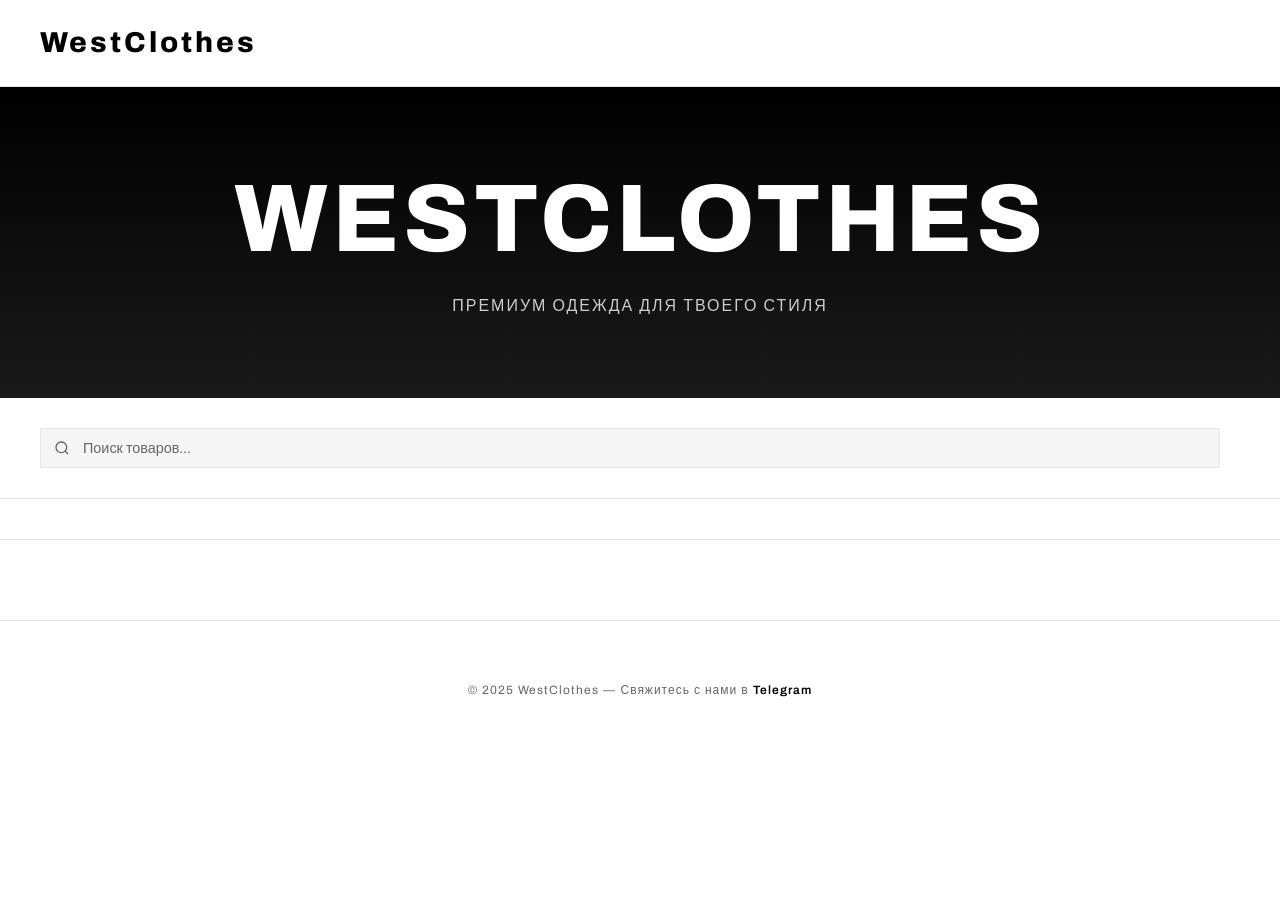
==== index.html @ 3bc7a4d2 "first commit" ====
<!DOCTYPE html>
<html lang="ru">
<head>
<meta charset="UTF-8">
<meta name="viewport" content="width=device-width, initial-scale=1.0">
<title>WestClothes — Premium Streetwear</title>
<link href="https://fonts.googleapis.com/css2?family=Archivo:wght@400;500;600;700;800&display=swap" rel="stylesheet">
<link rel="stylesheet" href="css/styles.css">
</head>
<body>

<!-- SPLASH SCREEN -->
<div id="splash-screen">
  <div class="splash-logo">WestClothes</div>
  <div class="splash-subtitle">Premium Streetwear</div>
  <div class="splash-line"></div>
  <div class="splash-dots">
    <div class="splash-dot"></div>
    <div class="splash-dot"></div>
    <div class="splash-dot"></div>
  </div>
</div>

<!-- SHOP -->
<header>
  <a class="logo" href="#">WestClothes</a>
  <div class="header-right">
  </div>
</header>

<section class="hero">
  <h1>WEST<span>CLOTHES</span></h1>
  <p>Премиум одежда для твоего стиля</p>
</section>

<div class="controls">
  <div class="search-wrap">
    <svg width="16" height="16" fill="none" stroke="currentColor" stroke-width="2" viewBox="0 0 24 24">
      <circle cx="11" cy="11" r="8"/><path d="m21 21-4.35-4.35"/>
    </svg>
    <input class="search-input" id="search" type="text" placeholder="Поиск товаров..." oninput="renderProducts()">
  </div>
  <div class="filters" id="filters"></div>
</div>

<div class="results-info" id="results-info"></div>
<div class="grid" id="grid"></div>

<footer>
  <p>© 2025 WestClothes — Свяжитесь с нами в <a href="https://t.me/admin" target="_blank">Telegram</a></p>
</footer>

<!-- PRODUCT MODAL -->
<div class="modal-overlay" id="modal" onclick="closeModal(event)">
  <div class="modal-wrap">
    <div class="modal" id="modal-box">
      <button class="modal-close" onclick="closeModalBtn()">✕</button>
      <div class="modal-img" id="modal-img"></div>
      <div class="modal-body">
        <div class="modal-cat" id="modal-cat"></div>
        <div class="modal-name" id="modal-name"></div>
        <div class="modal-desc" id="modal-desc"></div>
        <div class="modal-sizes">
          <label>Выберите размер</label>
          <div class="size-btns" id="size-btns"></div>
        </div>
        <div class="modal-footer">
          <div class="modal-price" id="modal-price"></div>
          <button class="modal-order-btn" onclick="orderProduct()">
            <svg width="18" height="18" viewBox="0 0 24 24" fill="currentColor">
              <path d="M12 0C5.373 0 0 5.373 0 12s5.373 12 12 12 12-5.373 12-12S18.627 0 12 0zm5.562 8.248l-6.5 9a.75.75 0 01-1.18.072l-3-3.5a.75.75 0 011.136-.972l2.41 2.81 5.957-8.237a.75.75 0 011.177.827z"/>
            </svg>
            Заказать в Telegram
          </button>
        </div>
      </div>
    </div>
  </div>
</div>

<!-- ADMIN LOGIN -->
<div id="admin-login-overlay">
  <div class="login-box">
    <h2>АДМИН</h2>
    <p>Введите пароль для доступа к панели управления</p>
    <div class="login-field">
      <label>Пароль</label>
      <input type="password" id="admin-password" placeholder="••••••••" onkeydown="if(event.key==='Enter')adminLogin()">
    </div>
    <div class="login-error" id="login-error">Неверный пароль</div>
    <button class="btn-primary" onclick="adminLogin()">Войти</button>
    <br><br>
    <button class="btn-secondary" style="width:100%" onclick="closeAdminLogin()">Отмена</button>
  </div>
</div>

<!-- ADMIN PANEL -->
<div id="admin-panel">
  <div class="admin-header">
    <div class="admin-header-left">
      <span class="logo">WestClothes</span>
      <span class="admin-title">/ Управление товарами</span>
    </div>
    <div class="admin-header-right">
      <button class="btn-secondary" onclick="closeAdmin()">← На сайт</button>
      <button class="btn-danger" onclick="adminLogout()">Выйти</button>
    </div>
  </div>
  <div class="admin-body">
    <div class="admin-stats">
      <div class="stat-card"><div class="stat-label">Всего товаров</div><div class="stat-value" id="stat-total">0</div></div>
      <div class="stat-card"><div class="stat-label">Категорий</div><div class="stat-value" id="stat-cats">0</div></div>
      <div class="stat-card"><div class="stat-label">Новинок</div><div class="stat-value" id="stat-new">0</div></div>
      <div class="stat-card"><div class="stat-label">Хитов</div><div class="stat-value" id="stat-hot">0</div></div>
    </div>

    <div class="admin-section-header">
      <h2>Товары</h2>
      <button class="btn-primary" style="width:auto;padding:10px 22px;" onclick="toggleForm()">+ Добавить товар</button>
    </div>

    <div class="product-form" id="product-form">
      <h3 id="form-title">Новый товар</h3>
      <input type="hidden" id="edit-id">
      <div class="form-grid">
        <div class="form-field">
          <label>Название *</label>
          <input type="text" id="f-name" placeholder="Белая классика">
        </div>
        <div class="form-field">
          <label>Категория *</label>
          <input type="text" id="f-cat" placeholder="Базовые" list="cat-list">
          <datalist id="cat-list"></datalist>
        </div>
        <div class="form-field">
          <label>Цена (сум) *</label>
          <input type="number" id="f-price" placeholder="990">
        </div>
        <div class="form-field">
          <label>Значок</label>
          <select id="f-badge">
            <option value="">— Нет —</option>
            <option value="new">Новинка</option>
            <option value="hot">🔥 Хит</option>
          </select>
        </div>
        <div class="form-field full">
          <label>Описание *</label>
          <textarea id="f-desc" rows="2" placeholder="Краткое описание товара..."></textarea>
        </div>
        <div class="form-field full">
          <label>Фото — эмодзи или ссылка на картинку</label>
          <div class="img-row">
            <div class="img-preview" id="img-preview">👕</div>
            <div class="form-field">
              <input type="text" id="f-img" placeholder="👕  или  https://example.com/photo.jpg" oninput="previewImg(this.value)">
            </div>
          </div>
        </div>
      </div>
      <div class="form-actions">
        <button class="btn-primary" style="width:auto;padding:12px 28px;" onclick="saveProduct()">💾 Сохранить</button>
        <button class="btn-secondary" onclick="cancelForm()">Отмена</button>
      </div>
    </div>

    <div class="admin-table-wrap">
      <table class="product-table">
        <thead>
          <tr>
            <th>Фото</th>
            <th>Товар</th>
            <th>Цена</th>
            <th>Метка</th>
            <th>Действия</th>
          </tr>
        </thead>
        <tbody id="admin-table-body"></tbody>
      </table>
    </div>
  </div>
</div>

<div class="toast" id="toast">
  <span class="toast-icon" id="toast-icon"></span>
  <span id="toast-msg"></span>
</div>

<script src="js/config.js"></script>
<script src="js/products.js"></script>
<script src="js/ui.js"></script>
<script src="js/shop.js"></script>
<script src="js/admin.js"></script>
<script src="js/app.js"></script>
</body>
</html>
---- css/styles.css ----
:root {
  --bg: #ffffff; --bg-light: #f8f8f8; --surface: #fafafa;
  --border: #e5e5e5; --accent: #000; --accent2: #222;
  --text: #000; --muted: #666; --card-radius: 0px;
}

* { margin:0; padding:0; box-sizing:border-box; }

body { 
  background:var(--bg); 
  color:var(--text); 
  font-family:'Archivo',sans-serif; 
  min-height:100vh; 
  line-height:1.6; 
}

/* ════════════ SPLASH SCREEN ════════════ */

#splash-screen {
  display:flex; 
  position:fixed; 
  inset:0; 
  z-index:9999;
  background:linear-gradient(135deg, #000 0%, #1a1a1a 50%, #2a2a2a 100%);
  align-items:center; 
  justify-content:center; 
  flex-direction:column;
  animation:splashFadeOut .6s ease-out forwards;
  animation-delay:3.2s;
}

#splash-screen.hidden { display:none; }

.splash-logo {
  font-size:4rem; 
  letter-spacing:4px; 
  color:#fff; 
  font-weight:800;
  text-transform:uppercase; 
  margin-bottom:24px;
  animation:splashLogoIn 0.8s cubic-bezier(0.34, 1.56, 0.64, 1) forwards;
  text-shadow:0 10px 30px rgba(0,0,0,0.5);
}

.splash-subtitle {
  font-size:0.9rem; 
  letter-spacing:2px; 
  color:#888;
  text-transform:uppercase; 
  font-weight:400;
  animation:splashSubtitleIn 0.8s ease-out 0.3s forwards;
  opacity:0;
}

.splash-line {
  width:40px; 
  height:2px; 
  background:#fff;
  margin-top:20px; 
  border-radius:1px;
  animation:splashLineExpand 0.8s ease-out 0.6s forwards;
  opacity:0;
}

.splash-dots {
  display:flex; 
  gap:8px; 
  margin-top:40px;
}

.splash-dot {
  width:8px; 
  height:8px; 
  border-radius:50%; 
  background:#fff;
  animation:splashDotBounce 1.2s ease-in-out infinite;
  opacity:0.4;
}

.splash-dot:nth-child(1) { animation-delay:0s; }
.splash-dot:nth-child(2) { animation-delay:0.2s; }
.splash-dot:nth-child(3) { animation-delay:0.4s; }

@keyframes splashLogoIn {
  from { opacity:0; transform:scale(0.8) rotateY(-45deg); }
  to { opacity:1; transform:scale(1) rotateY(0deg); }
}

@keyframes splashSubtitleIn {
  from { opacity:0; transform:translateY(10px); }
  to { opacity:1; transform:translateY(0); }
}

@keyframes splashLineExpand {
  from { opacity:0; width:0; }
  to { opacity:1; width:40px; }
}

@keyframes splashDotBounce {
  0%, 100% { transform:translateY(0); opacity:0.4; }
  50% { transform:translateY(-12px); opacity:1; }
}

@keyframes splashFadeOut {
  from { opacity:1; }
  to { opacity:0; pointer-events:none; }
}

/* ════════════ HEADER ════════════ */

header {
  position:sticky; 
  top:0; 
  z-index:100;
  background:#fff; 
  border-bottom:1px solid var(--border);
  padding:20px 40px; 
  display:flex; 
  align-items:center; 
  justify-content:space-between;
  box-shadow:0 1px 3px rgba(0,0,0,.08);
}

.logo { 
  font-size:1.8rem; 
  letter-spacing:3px; 
  color:var(--text); 
  text-decoration:none; 
  font-weight:800; 
  animation:spin360 3s ease-in-out; 
}

@keyframes spin360 { 
  from { transform:rotateY(0deg); } 
  to { transform:rotateY(360deg); } 
}

.header-right { 
  display:flex; 
  gap:12px; 
  align-items:center; 
}

/* ════════════ HERO ════════════ */

.hero { 
  padding:80px 40px; 
  text-align:center; 
  position:relative; 
  overflow:hidden;
  background:linear-gradient(180deg,#000 0%,#1a1a1a 100%); 
  color:#fff;
}

.hero::before { display:none; }
.hero::after { display:none; }

.hero h1 { 
  font-size:clamp(3rem,10vw,6rem); 
  letter-spacing:4px; 
  line-height:1.1; 
  animation:fadeUp .7s ease both; 
  font-weight:800; 
  text-transform:uppercase; 
}

.hero h1 span { color:#fff; }

.hero p { 
  margin-top:20px; 
  color:#ccc; 
  font-size:1rem; 
  letter-spacing:2px; 
  text-transform:uppercase; 
  animation:fadeUp .7s .1s ease both; 
  font-weight:400; 
}

@keyframes fadeUp { 
  from { opacity:0; transform:translateY(24px); } 
  to { opacity:1; transform:translateY(0); } 
}

/* ════════════ CONTROLS ════════════ */

.controls { 
  padding:30px 40px; 
  display:flex; 
  gap:20px; 
  flex-wrap:wrap; 
  align-items:center; 
  border-bottom:1px solid var(--border); 
}

.search-wrap { 
  position:relative; 
  flex:1; 
  min-width:200px; 
}

.search-wrap svg { 
  position:absolute; 
  left:14px; 
  top:50%; 
  transform:translateY(-50%); 
  color:var(--muted); 
  pointer-events:none; 
}

.search-input {
  width:100%; 
  background:#f5f5f5; 
  border:1px solid var(--border); 
  border-radius:2px;
  padding:11px 16px 11px 42px; 
  color:var(--text); 
  font-family:'Archivo',sans-serif; 
  font-size:.9rem; 
  outline:none; 
  transition:all .2s;
}

.search-input::placeholder { color:var(--muted); }
.search-input:focus { background:#fff; border-color:var(--text); }

.filters { 
  display:flex; 
  gap:12px; 
  flex-wrap:wrap; 
  overflow-x:auto; 
  padding-bottom:4px; 
}

.filter-btn {
  background:transparent; 
  border:1px solid var(--text); 
  border-radius:0; 
  padding:8px 16px;
  color:var(--text); 
  font-family:'Archivo',sans-serif; 
  font-size:.85rem; 
  font-weight:600; 
  cursor:pointer; 
  transition:all .2s; 
  letter-spacing:.5px;
  white-space:nowrap;
}

.filter-btn:hover { background:var(--text); color:#fff; }
.filter-btn.active { background:var(--text); color:#fff; }

.results-info { 
  padding:20px 40px; 
  color:var(--muted); 
  font-size:.75rem; 
  letter-spacing:1px; 
  text-transform:uppercase; 
  border-bottom:1px solid var(--border); 
}

/* ════════════ GRID ════════════ */

.grid { 
  padding:40px; 
  display:grid; 
  grid-template-columns:repeat(auto-fill,minmax(220px,1fr)); 
  gap:24px; 
}

/* ════════════ CARD ════════════ */

.card {
  background:#fff; 
  border:none; 
  border-radius:0;
  overflow:visible; 
  cursor:pointer; 
  transition:opacity .3s ease; 
  animation:fadeUp .5s ease both;
}

.card:hover { opacity:.7; }

.card-img {
  width:100%; 
  aspect-ratio:1/1; 
  background:#f0f0f0;
  display:flex; 
  align-items:center; 
  justify-content:center; 
  font-size:5rem; 
  position:relative; 
  overflow:hidden;
  transition: opacity 0.3s ease;
}

.card-img img { 
  width:100%; 
  height:100%; 
  object-fit:cover; 
}

.card-img .badge {
  position:absolute; 
  top:12px; 
  left:12px; 
  background:var(--text); 
  color:#fff;
  font-size:.65rem; 
  font-weight:700; 
  padding:6px 10px; 
  border-radius:0; 
  letter-spacing:1px; 
  text-transform:uppercase;
}

.card-img .badge.new { background:var(--text); color:#fff; }

.card-body { padding:16px 0; }

.card-cat { 
  font-size:.65rem; 
  color:var(--muted); 
  letter-spacing:1.5px; 
  text-transform:uppercase; 
  margin-bottom:6px; 
  font-weight:600; 
}

.card-name { 
  font-size:.95rem; 
  font-weight:600; 
  margin-bottom:8px; 
  line-height:1.3; 
}

.card-desc { 
  font-size:.75rem; 
  color:var(--muted); 
  margin-bottom:12px; 
  line-height:1.4; 
}

.card-footer { 
  display:flex; 
  align-items:center; 
  justify-content:space-between; 
}

.card-price { 
  font-size:1.1rem; 
  letter-spacing:.5px; 
  color:var(--text); 
  font-weight:700; 
}

.card-price span { 
  font-size:.75rem; 
  color:var(--muted); 
  font-weight:400; 
}

.order-btn {
  background:var(--text); 
  color:#fff; 
  border:none; 
  padding:9px 18px; 
  border-radius:0;
  font-family:'Archivo',sans-serif; 
  font-weight:600; 
  font-size:.75rem; 
  cursor:pointer; 
  transition:all .2s;
}

.order-btn:hover { opacity:.8; }

.no-results { 
  grid-column:1/-1; 
  text-align:center; 
  padding:80px 20px; 
  color:var(--muted); 
}

.no-results .icon { 
  font-size:3rem; 
  margin-bottom:16px; 
}

/* ════════════ MODAL ════════════ */

.modal-overlay {
  display:none; 
  position:fixed; 
  inset:0; 
  background:rgba(255,255,255,.95);
  backdrop-filter:blur(0); 
  z-index:200; 
  align-items:center; 
  justify-content:center; 
  padding:40px 20px;
}

.modal-overlay.open { display:flex; }

.modal {
  background:#fff; 
  border:none; 
  border-radius:0;
  max-width:600px; 
  width:100%; 
  max-height:90vh; 
  overflow-y:auto; 
  animation:modalIn .25s ease;
  box-shadow:0 10px 40px rgba(0,0,0,.1);
}

@keyframes modalIn { 
  from { opacity:0; transform:scale(.98); } 
  to { opacity:1; transform:scale(1); } 
}

.modal-img {
  width:100%; 
  aspect-ratio:4/3; 
  background:#f0f0f0;
  display:flex; 
  align-items:center; 
  justify-content:center; 
  font-size:8rem; 
  border-radius:0; 
  overflow:hidden;
}

.modal-img img { 
  width:100%; 
  height:100%; 
  object-fit:cover; 
}

.modal-body { padding:32px; }

.modal-cat { 
  font-size:.7rem; 
  color:var(--muted); 
  letter-spacing:2px; 
  text-transform:uppercase; 
  margin-bottom:10px; 
  font-weight:600; 
}

.modal-name { 
  font-size:1.8rem; 
  letter-spacing:1px; 
  line-height:1.2; 
  margin-bottom:16px; 
  font-weight:700; 
}

.modal-desc { 
  color:var(--muted); 
  font-size:.9rem; 
  line-height:1.6; 
  margin-bottom:24px; 
}

.modal-sizes { margin-bottom:28px; }

.modal-sizes label { 
  display:block; 
  font-size:.7rem; 
  color:var(--muted); 
  letter-spacing:1.5px; 
  text-transform:uppercase; 
  margin-bottom:12px; 
  font-weight:600; 
}

.size-btns { 
  display:flex; 
  gap:10px; 
  flex-wrap:wrap; 
}

.size-btn {
  background:#f5f5f5; 
  border:1px solid var(--border); 
  border-radius:0; 
  padding:10px 16px;
  color:var(--text); 
  font-family:'Archivo',sans-serif; 
  font-size:.85rem; 
  font-weight:600; 
  cursor:pointer; 
  transition:all .2s;
}

.size-btn:hover { border-color:var(--text); }
.size-btn.selected { background:var(--text); color:#fff; border-color:var(--text); }

.modal-footer { 
  display:flex; 
  align-items:center; 
  justify-content:space-between; 
  gap:16px; 
}

.modal-price { 
  font-size:1.8rem; 
  color:var(--text); 
  letter-spacing:1px; 
  font-weight:700; 
}

.modal-order-btn {
  flex:1; 
  background:var(--text); 
  color:#fff; 
  border:none; 
  padding:14px 24px; 
  border-radius:0;
  font-family:'Archivo',sans-serif; 
  font-weight:700; 
  font-size:.9rem; 
  cursor:pointer;
  display:flex; 
  align-items:center; 
  justify-content:center; 
  gap:8px; 
  transition:all .2s;
}

.modal-order-btn:hover { opacity:.8; }

.modal-close {
  position:absolute; 
  top:24px; 
  right:24px; 
  background:none; 
  border:none; 
  border-radius:0;
  width:32px; 
  height:32px; 
  display:flex; 
  align-items:center; 
  justify-content:center;
  cursor:pointer; 
  color:var(--text); 
  font-size:1.2rem; 
  transition:opacity .2s; 
  z-index:10;
}

.modal-close:hover { opacity:.6; }

.modal-wrap { position:relative; }

/* ════════════ FOOTER ════════════ */

footer { 
  border-top:1px solid var(--border); 
  padding:60px 40px 40px; 
  text-align:center; 
  color:var(--muted); 
  font-size:.75rem; 
  letter-spacing:1px; 
  background:#fff; 
}

footer a { 
  color:var(--text); 
  text-decoration:none; 
  font-weight:600; 
}

/* ════════════ ADMIN ════════════ */

/* LOGIN */
#admin-login-overlay {
  display:none; 
  position:fixed; 
  inset:0; 
  background:rgba(0,0,0,.6);
  backdrop-filter:blur(4px); 
  z-index:500; 
  align-items:center; 
  justify-content:center;
}

#admin-login-overlay.open { display:flex; }

.login-box {
  background:#fff; 
  border:none; 
  border-radius:0;
  padding:40px; 
  width:100%; 
  max-width:380px; 
  animation:modalIn .25s ease;
  box-shadow:0 10px 40px rgba(0,0,0,.15);
}

.login-box h2 { 
  font-size:1.8rem; 
  letter-spacing:2px; 
  margin-bottom:10px; 
  color:var(--text); 
  font-weight:700; 
}

.login-box p { 
  color:var(--muted); 
  font-size:.85rem; 
  margin-bottom:28px; 
}

.login-field { margin-bottom:16px; }

.login-field label { 
  display:block; 
  font-size:.7rem; 
  color:var(--muted); 
  letter-spacing:1.5px; 
  text-transform:uppercase; 
  margin-bottom:8px; 
  font-weight:600; 
}

.login-field input {
  width:100%; 
  background:#f5f5f5; 
  border:1px solid var(--border); 
  border-radius:0;
  padding:11px 14px; 
  color:var(--text); 
  font-family:'Archivo',sans-serif; 
  font-size:.9rem; 
  outline:none; 
  transition:border-color .2s;
}

.login-field input:focus { 
  border-color:var(--text); 
  background:#fff; 
}

.login-error { 
  color:#d32f2f; 
  font-size:.8rem; 
  margin-bottom:12px; 
  display:none; 
}

.btn-primary {
  width:100%; 
  background:var(--text); 
  color:#fff; 
  border:none; 
  padding:12px; 
  border-radius:0;
  font-family:'Archivo',sans-serif; 
  font-weight:700; 
  font-size:.9rem; 
  cursor:pointer; 
  transition:opacity .2s; 
  margin-top:4px;
}

.btn-primary:hover { opacity:.9; }

.btn-secondary {
  background:#f5f5f5; 
  color:var(--text); 
  border:1px solid var(--border); 
  padding:10px 18px; 
  border-radius:0;
  font-family:'Archivo',sans-serif; 
  font-weight:600; 
  font-size:.85rem; 
  cursor:pointer; 
  transition:all .2s;
}

.btn-secondary:hover { background:#eee; }

.btn-danger {
  background:#f5f5f5; 
  color:#d32f2f; 
  border:1px solid #ffcdd2; 
  padding:8px 14px; 
  border-radius:0;
  font-family:'Archivo',sans-serif; 
  font-weight:600; 
  font-size:.8rem; 
  cursor:pointer; 
  transition:all .2s;
}

.btn-danger:hover { background:#ffebee; }

/* PANEL */
#admin-panel {
  display:none; 
  position:fixed; 
  inset:0; 
  background:#fff; 
  z-index:400; 
  overflow-y:auto; 
  flex-direction:column;
}

#admin-panel.open { display:flex; }

.admin-header {
  background:#fff; 
  border-bottom:1px solid var(--border); 
  padding:20px 40px; 
  height:auto;
  display:flex; 
  align-items:center; 
  justify-content:space-between; 
  position:sticky; 
  top:0; 
  z-index:10;
}

.admin-header .logo { font-size:1.4rem; }

.admin-title { 
  font-size:.7rem; 
  color:var(--muted); 
  letter-spacing:2px; 
  text-transform:uppercase; 
  margin-left:16px; 
  font-weight:600; 
}

.admin-header-left { 
  display:flex; 
  align-items:center; 
}

.admin-header-right { 
  display:flex; 
  gap:10px; 
  align-items:center; 
}

.admin-body { 
  padding:40px; 
  flex:1; 
}

.admin-stats { 
  display:grid; 
  grid-template-columns:repeat(auto-fill,minmax(140px,1fr)); 
  gap:12px; 
  margin-bottom:40px; 
}

.stat-card { 
  background:#f8f8f8; 
  border:1px solid var(--border); 
  border-radius:0; 
  padding:16px; 
}

.stat-label { 
  font-size:.7rem; 
  color:var(--muted); 
  letter-spacing:1px; 
  text-transform:uppercase; 
  margin-bottom:8px; 
  font-weight:600; 
}

.stat-value { 
  font-size:2rem; 
  letter-spacing:.5px; 
  color:var(--text); 
  font-weight:700; 
}

.admin-section-header { 
  display:flex; 
  align-items:center; 
  justify-content:space-between; 
  margin-bottom:20px; 
}

.admin-section-header h2 { 
  font-size:1.4rem; 
  letter-spacing:1px; 
  font-weight:700; 
}

/* FORM */
.product-form {
  background:#f8f8f8; 
  border:1px solid var(--border); 
  border-radius:0;
  padding:24px; 
  margin-bottom:32px; 
  display:none;
}

.product-form.open { display:block; }

.product-form h3 { 
  font-size:1.2rem; 
  letter-spacing:1px; 
  margin-bottom:20px; 
  color:var(--text); 
  font-weight:700; 
}

.form-grid { 
  display:grid; 
  grid-template-columns:1fr 1fr; 
  gap:16px; 
}

.form-field { 
  display:flex; 
  flex-direction:column; 
  gap:8px; 
}

.form-field.full { grid-column:1/-1; }

.form-field label { 
  font-size:.7rem; 
  color:var(--muted); 
  letter-spacing:1px; 
  text-transform:uppercase; 
  font-weight:600; 
}

.form-field input,
.form-field select,
.form-field textarea {
  background:#fff; 
  border:1px solid var(--border); 
  border-radius:0;
  padding:10px 12px; 
  color:var(--text); 
  font-family:'Archivo',sans-serif; 
  font-size:.9rem; 
  outline:none; 
  transition:border-color .2s; 
  resize:vertical;
}

.form-field input:focus,
.form-field select:focus,
.form-field textarea:focus { 
  border-color:var(--text); 
}

.form-field select option { background:#fff; }

.form-actions { 
  display:flex; 
  gap:12px; 
  margin-top:16px; 
}

.img-preview {
  width:60px; 
  height:60px; 
  background:#f0f0f0; 
  border:1px solid var(--border);
  border-radius:0; 
  display:flex; 
  align-items:center; 
  justify-content:center; 
  font-size:1.5rem; 
  overflow:hidden; 
  flex-shrink:0;
}

.img-preview img { 
  width:100%; 
  height:100%; 
  object-fit:cover; 
}

.img-row { 
  display:flex; 
  gap:12px; 
  align-items:center; 
}

.img-row .form-field { 
  flex:1; 
  margin:0; 
}

/* TABLE */
.admin-table-wrap { 
  background:#fff; 
  border:1px solid var(--border); 
  border-radius:0; 
  overflow:hidden; 
}

.product-table { 
  width:100%; 
  border-collapse:collapse; 
}

.product-table th {
  text-align:left; 
  padding:12px 14px; 
  font-size:.7rem; 
  color:var(--muted);
  letter-spacing:1px; 
  text-transform:uppercase; 
  border-bottom:1px solid var(--border); 
  font-weight:600; 
  background:#f8f8f8;
}

.product-table td { 
  padding:12px 14px; 
  border-bottom:1px solid var(--border); 
  vertical-align:middle; 
}

.product-table tr:last-child td { border-bottom:none; }
.product-table tr:hover td { background:#f8f8f8; }

.table-thumb {
  width:40px; 
  height:40px; 
  background:#f0f0f0; 
  border-radius:0;
  display:flex; 
  align-items:center; 
  justify-content:center; 
  font-size:1.3rem; 
  overflow:hidden;
}

.table-thumb img { 
  width:100%; 
  height:100%; 
  object-fit:cover; 
}

.table-name { 
  font-weight:600; 
  font-size:.9rem; 
}

.table-cat { 
  font-size:.7rem; 
  color:var(--muted); 
  margin-top:2px; 
}

.table-price { 
  font-size:1rem; 
  color:var(--text); 
  font-weight:700; 
}

.table-badge { 
  font-size:.65rem; 
  padding:4px 8px; 
  border-radius:0; 
  font-weight:700; 
  letter-spacing:.5px; 
  text-transform:uppercase; 
}

.table-badge.new { background:#000; color:#fff; }
.table-badge.hot { background:#d32f2f; color:#fff; }
.table-badge.none { color:var(--muted); }

.table-actions { 
  display:flex; 
  gap:6px; 
}

.btn-edit {
  background:#f5f5f5; 
  color:var(--text); 
  border:1px solid var(--border);
  padding:6px 12px; 
  border-radius:0; 
  font-family:'Archivo',sans-serif; 
  font-weight:600; 
  font-size:.75rem; 
  cursor:pointer; 
  transition:all .15s;
}

.btn-edit:hover { background:#eee; }

/* TOAST */
.toast {
  position:fixed; 
  bottom:30px; 
  right:30px; 
  z-index:999;
  background:#fff; 
  border:1px solid var(--border); 
  border-radius:0; 
  padding:14px 20px;
  display:flex; 
  align-items:center; 
  gap:10px; 
  font-size:.85rem; 
  font-weight:600;
  box-shadow:0 4px 12px rgba(0,0,0,.12); 
  transform:translateY(20px); 
  opacity:0; 
  transition:all .3s; 
  pointer-events:none;
}

.toast.show { transform:translateY(0); opacity:1; }
.toast.success { border-color:#4caf50; }
.toast.error { border-color:#d32f2f; }
.toast-icon { font-size:1rem; }

/* ════════════ RESPONSIVE ════════════ */

@media(max-width:700px){
  header,.admin-header { padding:16px 20px; }
  .hero { padding:60px 20px; }
  .controls { padding:20px; flex-direction:column; }
  .search-wrap { max-width:100%; }
  .filters { justify-content:flex-start; }
  .results-info,.grid { padding:20px; }
  .grid { gap:16px; grid-template-columns:repeat(auto-fill,minmax(180px,1fr)); }
  footer { padding:40px 20px; }
  .admin-body { padding:20px; }
  .form-grid { grid-template-columns:1fr; }
  .form-field.full { grid-column:1; }
  .admin-stats { grid-template-columns:1fr; }
  .product-table th:nth-child(4),
  .product-table td:nth-child(4) { display:none; }
}
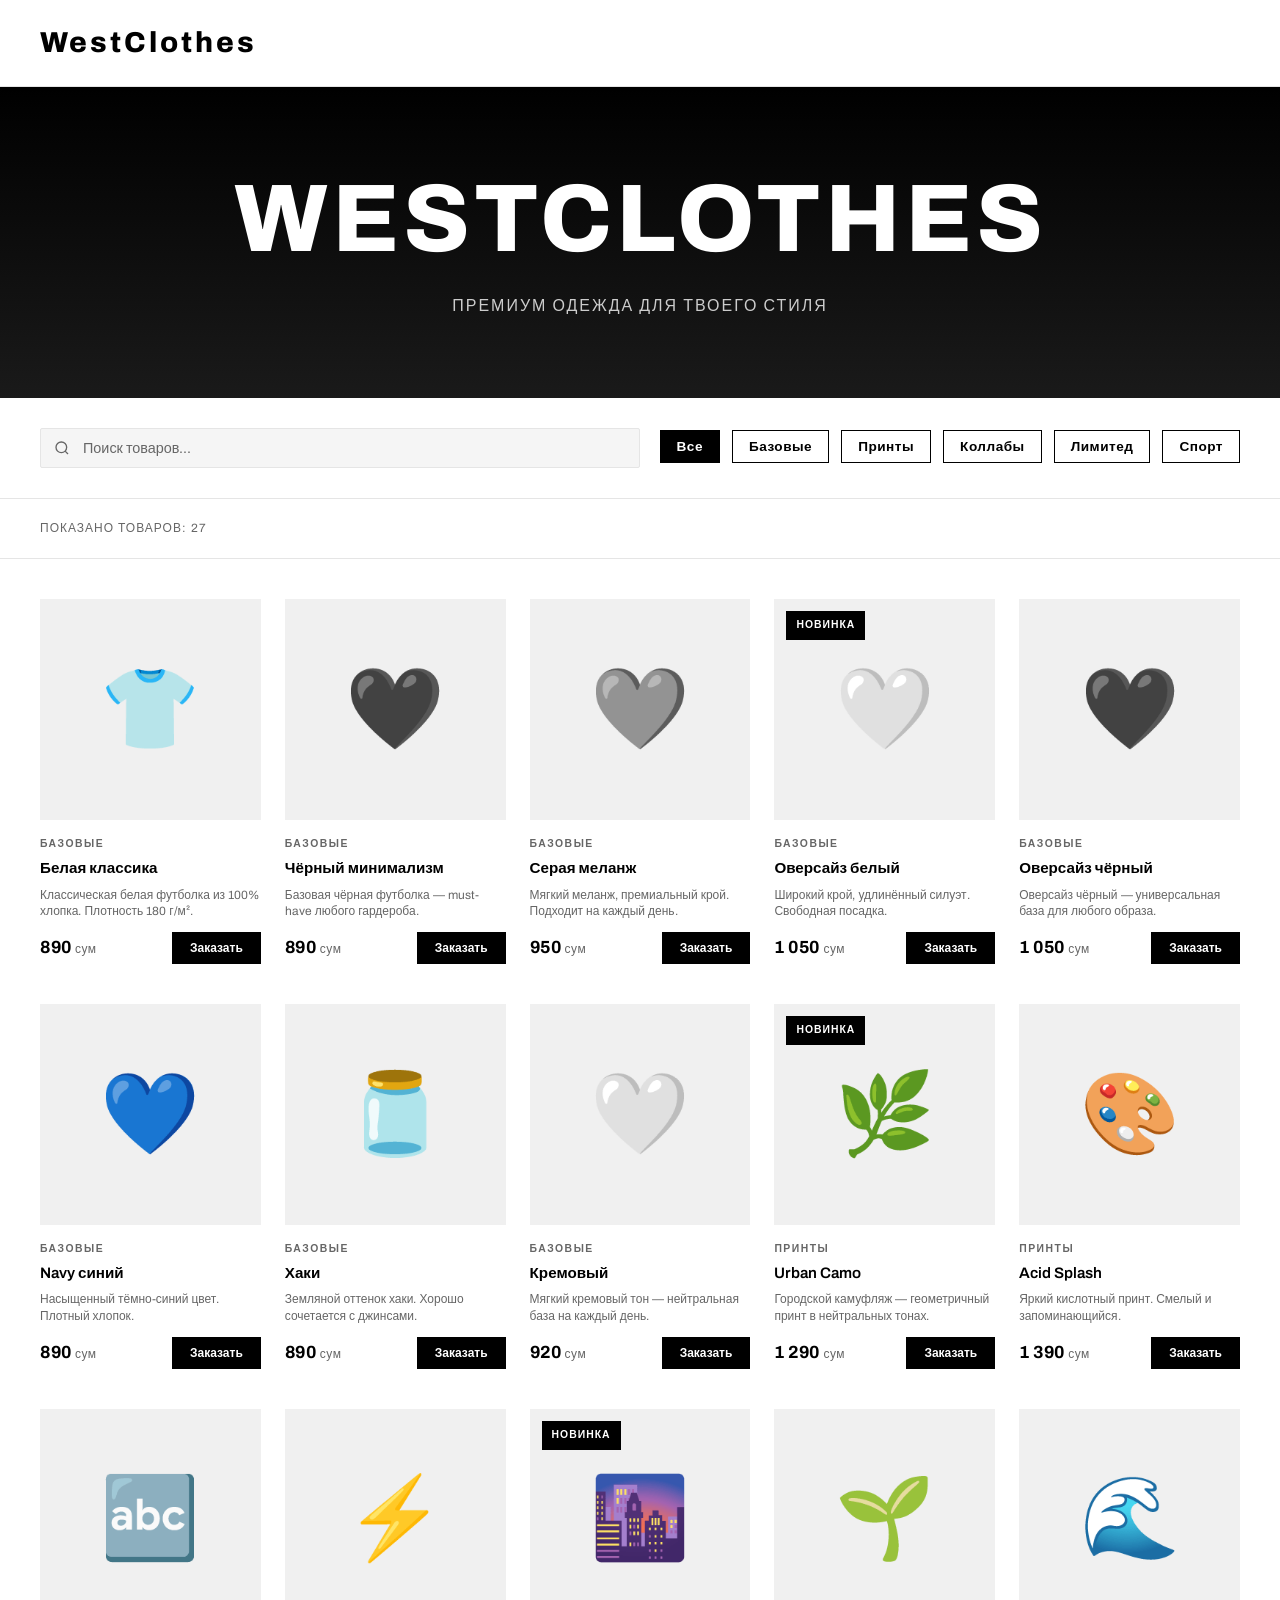
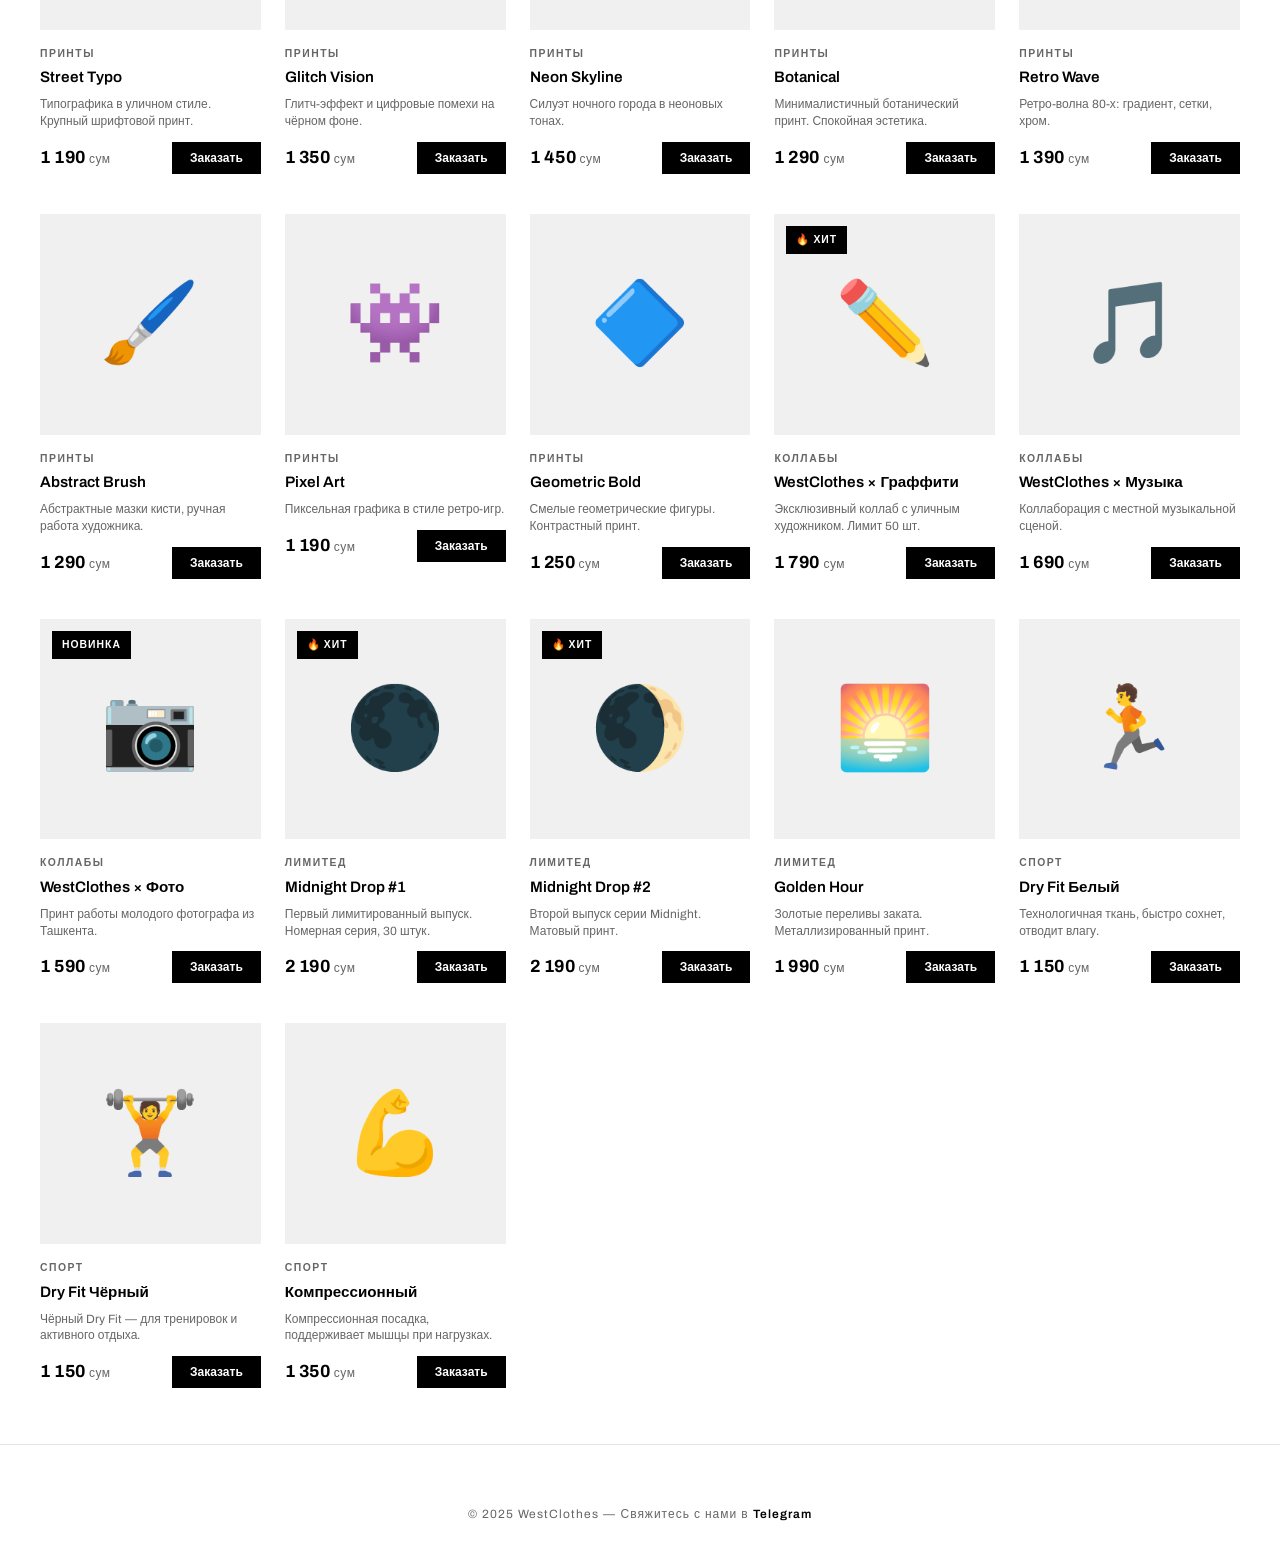
==== commit 429dfba9: "update index.html" ====
--- a/index.html
+++ b/index.html
@@ -5,7 +5,364 @@
 <meta name="viewport" content="width=device-width, initial-scale=1.0">
 <title>WestClothes — Premium Streetwear</title>
 <link href="https://fonts.googleapis.com/css2?family=Archivo:wght@400;500;600;700;800&display=swap" rel="stylesheet">
-<link rel="stylesheet" href="css/styles.css">
+<style>
+  :root {
+    --bg: #ffffff; --bg-light: #f8f8f8; --surface: #fafafa;
+    --border: #e5e5e5; --accent: #000; --accent2: #222;
+    --text: #000; --muted: #666; --card-radius: 0px;
+  }
+  * { margin:0; padding:0; box-sizing:border-box; }
+  body { background:var(--bg); color:var(--text); font-family:'Archivo',sans-serif; min-height:100vh; line-height:1.6; }
+
+  /* HEADER */
+  header {
+    position:sticky; top:0; z-index:100;
+    background:#fff; border-bottom:1px solid var(--border);
+    padding:20px 40px; display:flex; align-items:center; justify-content:space-between;
+    box-shadow:0 1px 3px rgba(0,0,0,.08);
+  }
+  .logo { font-size:1.8rem; letter-spacing:3px; color:var(--text); text-decoration:none; font-weight:800; animation:spin360 3s ease-in-out; }
+  @keyframes spin360 { from { transform:rotateY(0deg); } to { transform:rotateY(360deg); } }
+  .header-right { display:flex; gap:12px; align-items:center; }
+  .cart-btn {
+    background:var(--accent); color:#000; border:none; padding:10px 22px; border-radius:30px;
+    font-family:'Manrope',sans-serif; font-weight:700; font-size:.85rem; cursor:pointer;
+    display:flex; align-items:center; gap:8px; transition:transform .15s,background .15s;
+  }
+  .cart-btn:hover { transform:scale(1.04); background:#d4eb2a; }
+  .cart-badge {
+    background:#000; color:var(--accent); border-radius:50%; width:20px; height:20px;
+    display:flex; align-items:center; justify-content:center; font-size:.72rem; font-weight:800;
+  }
+  .admin-link-btn {
+    background:var(--surface2); color:var(--muted); border:1px solid var(--border);
+    padding:9px 16px; border-radius:30px; font-family:'Manrope',sans-serif;
+    font-weight:600; font-size:.8rem; cursor:pointer; transition:all .15s; display:flex; align-items:center; gap:6px;
+  }
+  .admin-link-btn:hover { border-color:var(--accent); color:var(--accent); }
+
+  /* HERO */
+  .hero { 
+    padding:80px 40px; text-align:center; position:relative; overflow:hidden;
+    background:linear-gradient(180deg,#000 0%,#1a1a1a 100%); color:#fff;
+  }
+  .hero::before { display:none; }
+  .hero::after { display:none; }
+  .hero h1 { font-size:clamp(3rem,10vw,6rem); letter-spacing:4px; line-height:1.1; animation:fadeUp .7s ease both; font-weight:800; text-transform:uppercase; }
+  .hero h1 span { color:#fff; }
+  .hero p { margin-top:20px; color:#ccc; font-size:1rem; letter-spacing:2px; text-transform:uppercase; animation:fadeUp .7s .1s ease both; font-weight:400; }
+  @keyframes fadeUp { from{opacity:0;transform:translateY(24px)} to{opacity:1;transform:translateY(0)} }
+
+  /* SPLASH SCREEN */
+  #splash-screen {
+    display:flex; position:fixed; inset:0; z-index:9999;
+    background:linear-gradient(135deg, #000 0%, #1a1a1a 50%, #2a2a2a 100%);
+    align-items:center; justify-content:center; flex-direction:column;
+    animation:splashFadeOut .6s ease-out forwards;
+    animation-delay:3.2s;
+  }
+  #splash-screen.hidden { display:none; }
+  .splash-logo {
+    font-size:4rem; letter-spacing:4px; color:#fff; font-weight:800;
+    text-transform:uppercase; margin-bottom:24px;
+    animation:splashLogoIn 0.8s cubic-bezier(0.34, 1.56, 0.64, 1) forwards;
+    text-shadow:0 10px 30px rgba(0,0,0,0.5);
+  }
+  .splash-subtitle {
+    font-size:0.9rem; letter-spacing:2px; color:#888;
+    text-transform:uppercase; font-weight:400;
+    animation:splashSubtitleIn 0.8s ease-out 0.3s forwards;
+    opacity:0;
+  }
+  .splash-line {
+    width:40px; height:2px; background:#fff;
+    margin-top:20px; border-radius:1px;
+    animation:splashLineExpand 0.8s ease-out 0.6s forwards;
+    opacity:0;
+  }
+  .splash-dots {
+    display:flex; gap:8px; margin-top:40px;
+  }
+  .splash-dot {
+    width:8px; height:8px; border-radius:50%; background:#fff;
+    animation:splashDotBounce 1.2s ease-in-out infinite;
+    opacity:0.4;
+  }
+  .splash-dot:nth-child(1) { animation-delay:0s; }
+  .splash-dot:nth-child(2) { animation-delay:0.2s; }
+  .splash-dot:nth-child(3) { animation-delay:0.4s; }
+
+  @keyframes splashLogoIn {
+    from { opacity:0; transform:scale(0.8) rotateY(-45deg); }
+    to { opacity:1; transform:scale(1) rotateY(0deg); }
+  }
+  @keyframes splashSubtitleIn {
+    from { opacity:0; transform:translateY(10px); }
+    to { opacity:1; transform:translateY(0); }
+  }
+  @keyframes splashLineExpand {
+    from { opacity:0; width:0; }
+    to { opacity:1; width:40px; }
+  }
+  @keyframes splashDotBounce {
+    0%, 100% { transform:translateY(0); opacity:0.4; }
+    50% { transform:translateY(-12px); opacity:1; }
+  }
+  @keyframes splashFadeOut {
+    from { opacity:1; }
+    to { opacity:0; pointer-events:none; }
+  }
+
+  /* CONTROLS */
+  .controls { padding:30px 40px; display:flex; gap:20px; flex-wrap:wrap; align-items:center; border-bottom:1px solid var(--border); }
+  .search-wrap { position:relative; flex:1; min-width:200px; }
+  .search-wrap svg { position:absolute; left:14px; top:50%; transform:translateY(-50%); color:var(--muted); pointer-events:none; }
+  .search-input {
+    width:100%; background:#f5f5f5; border:1px solid var(--border); border-radius:2px;
+    padding:11px 16px 11px 42px; color:var(--text); font-family:'Archivo',sans-serif; font-size:.9rem; outline:none; transition:all .2s;
+  }
+  .search-input::placeholder { color:var(--muted); }
+  .search-input:focus { background:#fff; border-color:var(--text); }
+  .filters { display:flex; gap:12px; flex-wrap:wrap; overflow-x:auto; padding-bottom:4px; }
+  .filter-btn {
+    background:transparent; border:1px solid var(--text); border-radius:0; padding:8px 16px;
+    color:var(--text); font-family:'Archivo',sans-serif; font-size:.85rem; font-weight:600; cursor:pointer; transition:all .2s; letter-spacing:.5px;
+    white-space:nowrap;
+  }
+  .filter-btn:hover { background:var(--text); color:#fff; }
+  .filter-btn.active { background:var(--text); color:#fff; }
+
+  .results-info { padding:20px 40px; color:var(--muted); font-size:.75rem; letter-spacing:1px; text-transform:uppercase; border-bottom:1px solid var(--border); }
+
+  /* GRID */
+  .grid { padding:40px; display:grid; grid-template-columns:repeat(auto-fill,minmax(220px,1fr)); gap:24px; }
+
+  /* CARD */
+  .card {
+    background:#fff; border:none; border-radius:0;
+    overflow:visible; cursor:pointer; transition:opacity .3s ease; animation:fadeUp .5s ease both;
+  }
+  .card:hover { opacity:.7; }
+  .card-img {
+    width:100%; aspect-ratio:1/1; background:#f0f0f0;
+    display:flex; align-items:center; justify-content:center; font-size:5rem; position:relative; overflow:hidden;
+    transition: opacity 0.3s ease;
+  }
+  .card-img img { width:100%; height:100%; object-fit:cover; }
+  .card-img .badge {
+    position:absolute; top:12px; left:12px; background:var(--text); color:#fff;
+    font-size:.65rem; font-weight:700; padding:6px 10px; border-radius:0; letter-spacing:1px; text-transform:uppercase;
+  }
+  .card-img .badge.new { background:var(--text); color:#fff; }
+  .card-body { padding:16px 0; }
+  .card-cat { font-size:.65rem; color:var(--muted); letter-spacing:1.5px; text-transform:uppercase; margin-bottom:6px; font-weight:600; }
+  .card-name { font-size:.95rem; font-weight:600; margin-bottom:8px; line-height:1.3; }
+  .card-desc { font-size:.75rem; color:var(--muted); margin-bottom:12px; line-height:1.4; }
+  .card-footer { display:flex; align-items:center; justify-content:space-between; }
+  .card-price { font-size:1.1rem; letter-spacing:.5px; color:var(--text); font-weight:700; }
+  .card-price span { font-size:.75rem; color:var(--muted); font-weight:400; }
+  .order-btn {
+    background:var(--text); color:#fff; border:none; padding:9px 18px; border-radius:0;
+    font-family:'Archivo',sans-serif; font-weight:600; font-size:.75rem; cursor:pointer; transition:all .2s;
+  }
+  .order-btn:hover { opacity:.8; }
+  .no-results { grid-column:1/-1; text-align:center; padding:80px 20px; color:var(--muted); }
+  .no-results .icon { font-size:3rem; margin-bottom:16px; }
+
+  /* PRODUCT MODAL */
+  .modal-overlay {
+    display:none; position:fixed; inset:0; background:rgba(255,255,255,.95);
+    backdrop-filter:blur(0); z-index:200; align-items:center; justify-content:center; padding:40px 20px;
+  }
+  .modal-overlay.open { display:flex; }
+  .modal {
+    background:#fff; border:none; border-radius:0;
+    max-width:600px; width:100%; max-height:90vh; overflow-y:auto; animation:modalIn .25s ease;
+    box-shadow:0 10px 40px rgba(0,0,0,.1);
+  }
+  @keyframes modalIn { from{opacity:0;transform:scale(.98)} to{opacity:1;transform:scale(1)} }
+  .modal-img {
+    width:100%; aspect-ratio:4/3; background:#f0f0f0;
+    display:flex; align-items:center; justify-content:center; font-size:8rem; border-radius:0; overflow:hidden;
+  }
+  .modal-img img { width:100%; height:100%; object-fit:cover; }
+  .modal-body { padding:32px; }
+  .modal-cat { font-size:.7rem; color:var(--muted); letter-spacing:2px; text-transform:uppercase; margin-bottom:10px; font-weight:600; }
+  .modal-name { font-size:1.8rem; letter-spacing:1px; line-height:1.2; margin-bottom:16px; font-weight:700; }
+  .modal-desc { color:var(--muted); font-size:.9rem; line-height:1.6; margin-bottom:24px; }
+  .modal-sizes { margin-bottom:28px; }
+  .modal-sizes label { display:block; font-size:.7rem; color:var(--muted); letter-spacing:1.5px; text-transform:uppercase; margin-bottom:12px; font-weight:600; }
+  .size-btns { display:flex; gap:10px; flex-wrap:wrap; }
+  .size-btn {
+    background:#f5f5f5; border:1px solid var(--border); border-radius:0; padding:10px 16px;
+    color:var(--text); font-family:'Archivo',sans-serif; font-size:.85rem; font-weight:600; cursor:pointer; transition:all .2s;
+  }
+  .size-btn:hover { border-color:var(--text); }
+  .size-btn.selected { background:var(--text); color:#fff; border-color:var(--text); }
+  .modal-footer { display:flex; align-items:center; justify-content:space-between; gap:16px; }
+  .modal-price { font-size:1.8rem; color:var(--text); letter-spacing:1px; font-weight:700; }
+  .modal-order-btn {
+    flex:1; background:var(--text); color:#fff; border:none; padding:14px 24px; border-radius:0;
+    font-family:'Archivo',sans-serif; font-weight:700; font-size:.9rem; cursor:pointer;
+    display:flex; align-items:center; justify-content:center; gap:8px; transition:all .2s;
+  }
+  .modal-order-btn:hover { opacity:.8; }
+  .modal-close {
+    position:absolute; top:24px; right:24px; background:none; border:none; border-radius:0;
+    width:32px; height:32px; display:flex; align-items:center; justify-content:center;
+    cursor:pointer; color:var(--text); font-size:1.2rem; transition:opacity .2s; z-index:10;
+  }
+  .modal-close:hover { opacity:.6; }
+  .modal-wrap { position:relative; }
+
+  footer { border-top:1px solid var(--border); padding:60px 40px 40px; text-align:center; color:var(--muted); font-size:.75rem; letter-spacing:1px; background:#fff; }
+  footer a { color:var(--text); text-decoration:none; font-weight:600; }
+
+  /* ════════════ ADMIN ════════════ */
+
+  /* LOGIN */
+  #admin-login-overlay {
+    display:none; position:fixed; inset:0; background:rgba(0,0,0,.6);
+    backdrop-filter:blur(4px); z-index:500; align-items:center; justify-content:center;
+  }
+  #admin-login-overlay.open { display:flex; }
+  .login-box {
+    background:#fff; border:none; border-radius:0;
+    padding:40px; width:100%; max-width:380px; animation:modalIn .25s ease;
+    box-shadow:0 10px 40px rgba(0,0,0,.15);
+  }
+  .login-box h2 { font-size:1.8rem; letter-spacing:2px; margin-bottom:10px; color:var(--text); font-weight:700; }
+  .login-box p { color:var(--muted); font-size:.85rem; margin-bottom:28px; }
+  .login-field { margin-bottom:16px; }
+  .login-field label { display:block; font-size:.7rem; color:var(--muted); letter-spacing:1.5px; text-transform:uppercase; margin-bottom:8px; font-weight:600; }
+  .login-field input {
+    width:100%; background:#f5f5f5; border:1px solid var(--border); border-radius:0;
+    padding:11px 14px; color:var(--text); font-family:'Archivo',sans-serif; font-size:.9rem; outline:none; transition:border-color .2s;
+  }
+  .login-field input:focus { border-color:var(--text); background:#fff; }
+  .login-error { color:#d32f2f; font-size:.8rem; margin-bottom:12px; display:none; }
+  .btn-primary {
+    width:100%; background:var(--text); color:#fff; border:none; padding:12px; border-radius:0;
+    font-family:'Archivo',sans-serif; font-weight:700; font-size:.9rem; cursor:pointer; transition:opacity .2s; margin-top:4px;
+  }
+  .btn-primary:hover { opacity:.9; }
+  .btn-secondary {
+    background:#f5f5f5; color:var(--text); border:1px solid var(--border); padding:10px 18px; border-radius:0;
+    font-family:'Archivo',sans-serif; font-weight:600; font-size:.85rem; cursor:pointer; transition:all .2s;
+  }
+  .btn-secondary:hover { background:#eee; }
+  .btn-danger {
+    background:#f5f5f5; color:#d32f2f; border:1px solid #ffcdd2; padding:8px 14px; border-radius:0;
+    font-family:'Archivo',sans-serif; font-weight:600; font-size:.8rem; cursor:pointer; transition:all .2s;
+  }
+  .btn-danger:hover { background:#ffebee; }
+
+  /* PANEL */
+  #admin-panel {
+    display:none; position:fixed; inset:0; background:#fff; z-index:400; overflow-y:auto; flex-direction:column;
+  }
+  #admin-panel.open { display:flex; }
+  .admin-header {
+    background:#fff; border-bottom:1px solid var(--border); padding:20px 40px; height:auto;
+    display:flex; align-items:center; justify-content:space-between; position:sticky; top:0; z-index:10;
+  }
+  .admin-header .logo { font-size:1.4rem; }
+  .admin-title { font-size:.7rem; color:var(--muted); letter-spacing:2px; text-transform:uppercase; margin-left:16px; font-weight:600; }
+  .admin-header-left { display:flex; align-items:center; }
+  .admin-header-right { display:flex; gap:10px; align-items:center; }
+  .admin-body { padding:40px; flex:1; }
+
+  .admin-stats { display:grid; grid-template-columns:repeat(auto-fill,minmax(140px,1fr)); gap:12px; margin-bottom:40px; }
+  .stat-card { background:#f8f8f8; border:1px solid var(--border); border-radius:0; padding:16px; }
+  .stat-label { font-size:.7rem; color:var(--muted); letter-spacing:1px; text-transform:uppercase; margin-bottom:8px; font-weight:600; }
+  .stat-value { font-size:2rem; letter-spacing:.5px; color:var(--text); font-weight:700; }
+
+  .admin-section-header { display:flex; align-items:center; justify-content:space-between; margin-bottom:20px; }
+  .admin-section-header h2 { font-size:1.4rem; letter-spacing:1px; font-weight:700; }
+
+  /* FORM */
+  .product-form {
+    background:#f8f8f8; border:1px solid var(--border); border-radius:0;
+    padding:24px; margin-bottom:32px; display:none;
+  }
+  .product-form.open { display:block; }
+  .product-form h3 { font-size:1.2rem; letter-spacing:1px; margin-bottom:20px; color:var(--text); font-weight:700; }
+  .form-grid { display:grid; grid-template-columns:1fr 1fr; gap:16px; }
+  .form-field { display:flex; flex-direction:column; gap:8px; }
+  .form-field.full { grid-column:1/-1; }
+  .form-field label { font-size:.7rem; color:var(--muted); letter-spacing:1px; text-transform:uppercase; font-weight:600; }
+  .form-field input,.form-field select,.form-field textarea {
+    background:#fff; border:1px solid var(--border); border-radius:0;
+    padding:10px 12px; color:var(--text); font-family:'Archivo',sans-serif; font-size:.9rem; outline:none; transition:border-color .2s; resize:vertical;
+  }
+  .form-field input:focus,.form-field select:focus,.form-field textarea:focus { border-color:var(--text); }
+  .form-field select option { background:#fff; }
+  .form-actions { display:flex; gap:12px; margin-top:16px; }
+  .img-preview {
+    width:60px; height:60px; background:#f0f0f0; border:1px solid var(--border);
+    border-radius:0; display:flex; align-items:center; justify-content:center; font-size:1.5rem; overflow:hidden; flex-shrink:0;
+  }
+  .img-preview img { width:100%; height:100%; object-fit:cover; }
+  .img-row { display:flex; gap:12px; align-items:center; }
+  .img-row .form-field { flex:1; margin:0; }
+
+  /* TABLE */
+  .admin-table-wrap { background:#fff; border:1px solid var(--border); border-radius:0; overflow:hidden; }
+  .product-table { width:100%; border-collapse:collapse; }
+  .product-table th {
+    text-align:left; padding:12px 14px; font-size:.7rem; color:var(--muted);
+    letter-spacing:1px; text-transform:uppercase; border-bottom:1px solid var(--border); font-weight:600; background:#f8f8f8;
+  }
+  .product-table td { padding:12px 14px; border-bottom:1px solid var(--border); vertical-align:middle; }
+  .product-table tr:last-child td { border-bottom:none; }
+  .product-table tr:hover td { background:#f8f8f8; }
+  .table-thumb {
+    width:40px; height:40px; background:#f0f0f0; border-radius:0;
+    display:flex; align-items:center; justify-content:center; font-size:1.3rem; overflow:hidden;
+  }
+  .table-thumb img { width:100%; height:100%; object-fit:cover; }
+  .table-name { font-weight:600; font-size:.9rem; }
+  .table-cat { font-size:.7rem; color:var(--muted); margin-top:2px; }
+  .table-price { font-size:1rem; color:var(--text); font-weight:700; }
+  .table-badge { font-size:.65rem; padding:4px 8px; border-radius:0; font-weight:700; letter-spacing:.5px; text-transform:uppercase; }
+  .table-badge.new { background:#000; color:#fff; }
+  .table-badge.hot { background:#d32f2f; color:#fff; }
+  .table-badge.none { color:var(--muted); }
+  .table-actions { display:flex; gap:6px; }
+  .btn-edit {
+    background:#f5f5f5; color:var(--text); border:1px solid var(--border);
+    padding:6px 12px; border-radius:0; font-family:'Archivo',sans-serif; font-weight:600; font-size:.75rem; cursor:pointer; transition:all .15s;
+  }
+  .btn-edit:hover { background:#eee; }
+
+  /* TOAST */
+  .toast {
+    position:fixed; bottom:30px; right:30px; z-index:999;
+    background:#fff; border:1px solid var(--border); border-radius:0; padding:14px 20px;
+    display:flex; align-items:center; gap:10px; font-size:.85rem; font-weight:600;
+    box-shadow:0 4px 12px rgba(0,0,0,.12); transform:translateY(20px); opacity:0; transition:all .3s; pointer-events:none;
+  }
+  .toast.show { transform:translateY(0); opacity:1; }
+  .toast.success { border-color:#4caf50; }
+  .toast.error { border-color:#d32f2f; }
+  .toast-icon { font-size:1rem; }
+
+  @media(max-width:700px){
+    header,.admin-header{padding:16px 20px;}
+    .hero{padding:60px 20px;}
+    .controls{padding:20px; flex-direction:column;}
+    .search-wrap{max-width:100%;}
+    .filters{justify-content:flex-start;}
+    .results-info,.grid{padding:20px;}
+    .grid{gap:16px; grid-template-columns:repeat(auto-fill,minmax(180px,1fr));}
+    footer{padding:40px 20px;}
+    .admin-body{padding:20px;}
+    .form-grid{grid-template-columns:1fr;}
+    .form-field.full{grid-column:1;}
+    .admin-stats{grid-template-columns:1fr;}
+    .product-table th:nth-child(4),.product-table td:nth-child(4){display:none;}
+  }
+</style>
 </head>
 <body>
 
@@ -186,11 +543,380 @@
   <span id="toast-msg"></span>
 </div>
 
-<script src="js/config.js"></script>
-<script src="js/products.js"></script>
-<script src="js/ui.js"></script>
-<script src="js/shop.js"></script>
-<script src="js/admin.js"></script>
-<script src="js/app.js"></script>
+<script>
+const TG_USERNAME = 'data_n0thing';      // ← замените на свой ник в Telegram (без @)
+const ADMIN_PASS  = 'urban2025';  // ← пароль для входа в админку
+const STORAGE_KEY = 'urban_products';
+const SIZES = ['XS','S','M','L','XL','XXL'];
+
+const DEFAULT_PRODUCTS = [
+  {id:1, name:'Белая классика',    cat:'Базовые', price:890,  img:['👕','🤍'], desc:'Классическая белая футболка из 100% хлопка. Плотность 180 г/м².', badge:null},
+  {id:2, name:'Чёрный минимализм', cat:'Базовые', price:890,  img:['🖤','⬛'], desc:'Базовая чёрная футболка — must-have любого гардероба.', badge:null},
+  {id:3, name:'Серая меланж',      cat:'Базовые', price:950,  img:['🩶','🌫️'], desc:'Мягкий меланж, премиальный крой. Подходит на каждый день.', badge:null},
+  {id:4, name:'Оверсайз белый',    cat:'Базовые', price:1050, img:['🤍','👕'], desc:'Широкий крой, удлинённый силуэт. Свободная посадка.', badge:'new'},
+  {id:5, name:'Оверсайз чёрный',   cat:'Базовые', price:1050, img:['🖤','⬛'], desc:'Оверсайз чёрный — универсальная база для любого образа.', badge:null},
+  {id:6, name:'Navy синий',        cat:'Базовые', price:890,  img:['💙','🌊'], desc:'Насыщенный тёмно-синий цвет. Плотный хлопок.', badge:null},
+  {id:7, name:'Хаки',              cat:'Базовые', price:890,  img:['🫙','🏜️'], desc:'Земляной оттенок хаки. Хорошо сочетается с джинсами.', badge:null},
+  {id:8, name:'Кремовый',          cat:'Базовые', price:920,  img:['🤍','🍦'], desc:'Мягкий кремовый тон — нейтральная база на каждый день.', badge:null},
+  {id:9, name:'Urban Camo',        cat:'Принты',  price:1290, img:['🌿','🎨'], desc:'Городской камуфляж — геометричный принт в нейтральных тонах.', badge:'new'},
+  {id:10,name:'Acid Splash',       cat:'Принты',  price:1390, img:['🎨','💥'], desc:'Яркий кислотный принт. Смелый и запоминающийся.', badge:null},
+  {id:11,name:'Street Typo',       cat:'Принты',  price:1190, img:['🔤','✍️'], desc:'Типографика в уличном стиле. Крупный шрифтовой принт.', badge:null},
+  {id:12,name:'Glitch Vision',     cat:'Принты',  price:1350, img:['⚡','🔥'], desc:'Глитч-эффект и цифровые помехи на чёрном фоне.', badge:null},
+  {id:13,name:'Neon Skyline',      cat:'Принты',  price:1450, img:['🌆','🏙️'], desc:'Силуэт ночного города в неоновых тонах.', badge:'new'},
+  {id:14,name:'Botanical',         cat:'Принты',  price:1290, img:['🌱','🌿'], desc:'Минималистичный ботанический принт. Спокойная эстетика.', badge:null},
+  {id:15,name:'Retro Wave',        cat:'Принты',  price:1390, img:['🌊','🏄'], desc:'Ретро-волна 80-х: градиент, сетки, хром.', badge:null},
+  {id:16,name:'Abstract Brush',    cat:'Принты',  price:1290, img:['🖌️','🎭'], desc:'Абстрактные мазки кисти, ручная работа художника.', badge:null},
+  {id:17,name:'Pixel Art',         cat:'Принты',  price:1190, img:['👾','🎮'], desc:'Пиксельная графика в стиле ретро-игр.', badge:null},
+  {id:18,name:'Geometric Bold',    cat:'Принты',  price:1250, img:['🔷','🔹'], desc:'Смелые геометрические фигуры. Контрастный принт.', badge:null},
+  {id:19,name:'WestClothes × Граффити',  cat:'Коллабы', price:1790, img:['✏️','🎨'], desc:'Эксклюзивный коллаб с уличным художником. Лимит 50 шт.', badge:'hot'},
+  {id:20,name:'WestClothes × Музыка',    cat:'Коллабы', price:1690, img:['🎵','🎶'], desc:'Коллаборация с местной музыкальной сценой.', badge:null},
+  {id:21,name:'WestClothes × Фото',      cat:'Коллабы', price:1590, img:['📷','📸'], desc:'Принт работы молодого фотографа из Ташкента.', badge:'new'},
+  {id:22,name:'Midnight Drop #1',  cat:'Лимитед', price:2190, img:['🌑','⭐'], desc:'Первый лимитированный выпуск. Номерная серия, 30 штук.', badge:'hot'},
+  {id:23,name:'Midnight Drop #2',  cat:'Лимитед', price:2190, img:['🌒','✨'], desc:'Второй выпуск серии Midnight. Матовый принт.', badge:'hot'},
+  {id:24,name:'Golden Hour',       cat:'Лимитед', price:1990, img:['🌅','☀️'], desc:'Золотые переливы заката. Металлизированный принт.', badge:null},
+  {id:25,name:'Dry Fit Белый',     cat:'Спорт',   price:1150, img:['🏃','👕'], desc:'Технологичная ткань, быстро сохнет, отводит влагу.', badge:null},
+  {id:26,name:'Dry Fit Чёрный',    cat:'Спорт',   price:1150, img:['🏋️','⚫'], desc:'Чёрный Dry Fit — для тренировок и активного отдыха.', badge:null},
+  {id:27,name:'Компрессионный',    cat:'Спорт',   price:1350, img:['💪','🔥'], desc:'Компрессионная посадка, поддерживает мышцы при нагрузках.', badge:null},
+];
+
+function loadProducts(){try{const s=localStorage.getItem(STORAGE_KEY);return s?JSON.parse(s):[...DEFAULT_PRODUCTS];}catch{return[...DEFAULT_PRODUCTS];}}
+function saveProducts(){localStorage.setItem(STORAGE_KEY,JSON.stringify(products));}
+
+let products=loadProducts();
+let activeFilter='Все',selectedSize='',currentProduct=null,adminLoggedIn=false;
+
+function getCategories(){return['Все',...new Set(products.map(p=>p.cat))];}
+
+function buildFilters(){
+  const cats=getCategories();
+  if(!cats.includes(activeFilter))activeFilter='Все';
+  document.getElementById('filters').innerHTML=cats.map(c=>
+    `<button class="filter-btn ${c===activeFilter?'active':''}" onclick="setFilter('${c}')">${c}</button>`
+  ).join('');
+}
+function setFilter(cat){activeFilter=cat;buildFilters();renderProducts();}
+
+function imgContent(img){
+  if(!img)return'👕';
+  // если это массив - берем первый элемент
+  const firstImg = Array.isArray(img) ? img[0] : img;
+  if(firstImg.startsWith('http')||firstImg.startsWith('/'))
+    return`<img src="${firstImg}" alt="" onerror="this.style.display='none';this.parentNode.insertAdjacentHTML('beforeend','👕')">`;
+  return firstImg;
+}
+
+function renderProducts(){
+  const q=document.getElementById('search').value.toLowerCase().trim();
+  const filtered=products.filter(p=>{
+    const mc=activeFilter==='Все'||p.cat===activeFilter;
+    const mq=!q||p.name.toLowerCase().includes(q)||p.desc.toLowerCase().includes(q);
+    return mc&&mq;
+  });
+  document.getElementById('results-info').textContent=`Показано товаров: ${filtered.length}`;
+  const grid=document.getElementById('grid');
+  if(!filtered.length){
+    grid.innerHTML=`<div class="no-results"><div class="icon">🔍</div><p>Товаров не найдено. Попробуйте другой запрос.</p></div>`;
+    return;
+  }
+  grid.innerHTML=filtered.map((p,i)=>`
+    <div class="card" style="animation-delay:${i*.04}s" onclick="openModal(${p.id})">
+      <div class="card-img" onmouseenter="cycleImages(this, ${p.id})" onmouseleave="stopCycleImages(this)">
+        ${imgContent(p.img)}
+        ${p.badge?`<span class="badge ${p.badge==='new'?'new':''}">${p.badge==='new'?'Новинка':'🔥 Хит'}</span>`:''}
+      </div>
+      <div class="card-body">
+        <div class="card-cat">${p.cat}</div>
+        <div class="card-name">${p.name}</div>
+        <div class="card-desc">${p.desc}</div>
+        <div class="card-footer">
+          <div class="card-price">${p.price.toLocaleString('ru')} <span>сум</span></div>
+          <button class="order-btn" onclick="event.stopPropagation();openModal(${p.id})">
+  Заказать
+</button>
+        </div>
+      </div>
+    </div>`).join('');
+}
+
+// CAROUSEL IMAGE CYCLING
+const imageCarousels = new Map(); // Отслеживание таймеров для каждой карточки
+
+function cycleImages(cardImgEl, productId) {
+  // Если уже запущена карусель для этого элемента, не стартуем вторую
+  if (imageCarousels.has(cardImgEl)) return;
+  
+  const product = products.find(p => p.id === productId);
+  if (!product || !Array.isArray(product.img) || product.img.length < 2) return;
+  
+  let currentIndex = 0;
+  
+  const interval = setInterval(() => {
+    currentIndex = (currentIndex + 1) % product.img.length;
+    const img = product.img[currentIndex];
+    
+    // Обновляем содержимое без badge
+    if (img.startsWith('http') || img.startsWith('/')) {
+      cardImgEl.innerHTML = `<img src="${img}" alt="" style="width:100%;height:100%;object-fit:cover;" onerror="this.style.display='none';this.parentNode.insertAdjacentHTML('beforeend','👕')">`;
+    } else {
+      cardImgEl.innerHTML = img;
+    }
+  }, 2000); // 2 секунды
+  
+  imageCarousels.set(cardImgEl, interval);
+}
+
+function stopCycleImages(cardImgEl) {
+  const interval = imageCarousels.get(cardImgEl);
+  if (interval) {
+    clearInterval(interval);
+    imageCarousels.delete(cardImgEl);
+    
+    // Вернуть первое фото и badge
+    const card = cardImgEl.closest('.card');
+    if (card) {
+      const productId = Array.from(card.parentNode.querySelectorAll('.card')).indexOf(card);
+      const filtered = products.filter(p => {
+        const mc = activeFilter === 'Все' || p.cat === activeFilter;
+        const q = document.getElementById('search').value.toLowerCase().trim();
+        const mq = !q || p.name.toLowerCase().includes(q) || p.desc.toLowerCase().includes(q);
+        return mc && mq;
+      });
+      
+      if (productId >= 0 && productId < filtered.length) {
+        const product = filtered[productId];
+        cardImgEl.innerHTML = imgContent(product.img) + 
+          (product.badge ? `<span class="badge ${product.badge === 'new' ? 'new' : ''}">${product.badge === 'new' ? 'Новинка' : '🔥 Хит'}</span>` : '');
+      }
+    }
+  }
+}
+
+function openModal(id){
+  currentProduct=products.find(p=>p.id===id);
+  if(!currentProduct)return;
+  selectedSize='';
+  const p=currentProduct;
+  document.getElementById('modal-img').innerHTML=imgContent(p.img)+(p.badge?`<span class="badge ${p.badge==='new'?'new':''}">${p.badge==='new'?'Новинка':'🔥 Хит'}</span>`:'');
+  document.getElementById('modal-cat').textContent=p.cat;
+  document.getElementById('modal-name').textContent=p.name;
+  document.getElementById('modal-desc').textContent=p.desc;
+  document.getElementById('modal-price').textContent=p.price.toLocaleString('ru')+' сум';
+  document.getElementById('size-btns').innerHTML=SIZES.map(s=>`<button class="size-btn" onclick="selectSize('${s}',this)">${s}</button>`).join('');
+  document.getElementById('modal').classList.add('open');
+  document.body.style.overflow='hidden';
+}
+function selectSize(size,el){
+  selectedSize=size;
+  document.querySelectorAll('.size-btn').forEach(b=>b.classList.remove('selected'));
+  el.classList.add('selected');
+}
+function closeModal(e){if(e.target===document.getElementById('modal'))closeModalBtn();}
+function closeModalBtn(){document.getElementById('modal').classList.remove('open');document.body.style.overflow='';}
+
+function orderProduct(){
+  if(!currentProduct) return;
+
+  const s = selectedSize ? ` | Размер: ${selectedSize}` : '';
+  const msg = encodeURIComponent(
+`Привет! Хочу заказать:
+
+👕 ${currentProduct.name}${s}
+💰 Цена: ${currentProduct.price.toLocaleString('ru')} сум`
+  );
+
+  // Открывает TELEGRAM APP
+  window.location.href = `tg://resolve?domain=${TG_USERNAME}&text=${msg}`;
+
+  closeModalBtn();
+}
+
+function quickOrder(id){
+  const p = products.find(x => x.id === id);
+  if(!p) return;
+
+  const msg = encodeURIComponent(
+`Привет! Хочу заказать:
+
+👕 ${p.name}
+💰 Цена: ${p.price.toLocaleString('ru')} сум`
+  );
+
+  // Открывает TELEGRAM APP
+  window.location.href = `tg://resolve?domain=${TG_USERNAME}&text=${msg}`;
+}
+
+function openTelegram(msg){
+  const tgUrl = `tg://resolve?domain=${TG_USERNAME}&text=${msg}`;
+  const webUrl = `https://t.me/${TG_USERNAME}?text=${msg}`;
+
+  window.location.href = tgUrl;
+
+  setTimeout(() => {
+    window.open(webUrl, '_blank');
+  }, 1200);
+}
+
+// ADMIN AUTH
+function openAdminLogin(){
+  if(adminLoggedIn){openAdmin();return;}
+  document.getElementById('admin-login-overlay').classList.add('open');
+  document.getElementById('admin-password').value='';
+  document.getElementById('login-error').style.display='none';
+  setTimeout(()=>document.getElementById('admin-password').focus(),100);
+}
+function closeAdminLogin(){document.getElementById('admin-login-overlay').classList.remove('open');}
+function adminLogin(){
+  if(document.getElementById('admin-password').value===ADMIN_PASS){
+    adminLoggedIn=true;closeAdminLogin();openAdmin();
+  }else{
+    document.getElementById('login-error').style.display='block';
+    document.getElementById('admin-password').value='';
+    document.getElementById('admin-password').focus();
+  }
+}
+function adminLogout(){adminLoggedIn=false;closeAdmin();showToast('Вы вышли из админки','success');}
+
+// ADMIN PANEL
+function openAdmin(){
+  document.getElementById('admin-panel').classList.add('open');
+  document.body.style.overflow='hidden';
+  refreshAdmin();
+}
+function closeAdmin(){
+  document.getElementById('admin-panel').classList.remove('open');
+  document.body.style.overflow='';
+}
+function refreshAdmin(){
+  document.getElementById('stat-total').textContent=products.length;
+  document.getElementById('stat-cats').textContent=new Set(products.map(p=>p.cat)).size;
+  document.getElementById('stat-new').textContent=products.filter(p=>p.badge==='new').length;
+  document.getElementById('stat-hot').textContent=products.filter(p=>p.badge==='hot').length;
+  const cats=[...new Set(products.map(p=>p.cat))];
+  document.getElementById('cat-list').innerHTML=cats.map(c=>`<option value="${c}">`).join('');
+  const tbody=document.getElementById('admin-table-body');
+  if(!products.length){
+    tbody.innerHTML=`<tr><td colspan="5" style="text-align:center;padding:40px;color:var(--muted)">Товаров пока нет</td></tr>`;
+    return;
+  }
+  tbody.innerHTML=products.map(p=>`
+    <tr>
+      <td><div class="table-thumb">${imgContent(p.img)}</div></td>
+      <td><div class="table-name">${p.name}</div><div class="table-cat">${p.cat}</div></td>
+      <td><div class="table-price">${p.price.toLocaleString('ru')}</div></td>
+      <td>${p.badge==='new'?`<span class="table-badge new">Новинка</span>`:p.badge==='hot'?`<span class="table-badge hot">🔥 Хит</span>`:`<span class="table-badge none">—</span>`}</td>
+      <td><div class="table-actions">
+        <button class="btn-edit" onclick="editProduct(${p.id})">✏️ Изменить</button>
+        <button class="btn-danger" onclick="deleteProduct(${p.id})">🗑 Удалить</button>
+      </div></td>
+    </tr>`).join('');
+}
+
+function toggleForm(){
+  const f=document.getElementById('product-form');
+  f.classList.contains('open')?cancelForm():openAddForm();
+}
+function openAddForm(){
+  document.getElementById('form-title').textContent='Новый товар';
+  ['edit-id','f-name','f-cat','f-price','f-desc','f-img'].forEach(id=>document.getElementById(id).value='');
+  document.getElementById('f-badge').value='';
+  document.getElementById('img-preview').innerHTML='👕';
+  document.getElementById('product-form').classList.add('open');
+  document.getElementById('f-name').focus();
+}
+function cancelForm(){document.getElementById('product-form').classList.remove('open');}
+function editProduct(id){
+  const p=products.find(x=>x.id===id);if(!p)return;
+  document.getElementById('form-title').textContent='Редактировать товар';
+  document.getElementById('edit-id').value=p.id;
+  document.getElementById('f-name').value=p.name;
+  document.getElementById('f-cat').value=p.cat;
+  document.getElementById('f-price').value=p.price;
+  document.getElementById('f-badge').value=p.badge||'';
+  document.getElementById('f-desc').value=p.desc;
+  document.getElementById('f-img').value=p.img||'';
+  previewImg(p.img||'');
+  document.getElementById('product-form').classList.add('open');
+  document.getElementById('product-form').scrollIntoView({behavior:'smooth'});
+}
+function previewImg(val){
+  const prev=document.getElementById('img-preview');
+  if(!val.trim()){prev.innerHTML='👕';return;}
+  if(val.startsWith('http')||val.startsWith('/'))
+    prev.innerHTML=`<img src="${val}" alt="" onerror="this.innerHTML='❌'">`;
+  else prev.innerHTML=val;
+}
+function saveProduct(){
+  const name=document.getElementById('f-name').value.trim();
+  const cat=document.getElementById('f-cat').value.trim();
+  const price=parseInt(document.getElementById('f-price').value);
+  const badge=document.getElementById('f-badge').value||null;
+  const desc=document.getElementById('f-desc').value.trim();
+  const img=document.getElementById('f-img').value.trim()||'👕';
+  const editId=document.getElementById('edit-id').value;
+  if(!name||!cat||!price||!desc){showToast('Заполните все обязательные поля','error');return;}
+  if(editId){
+    const idx=products.findIndex(p=>p.id===parseInt(editId));
+    if(idx!==-1){products[idx]={...products[idx],name,cat,price,badge,desc,img};showToast(`«${name}» обновлён`,'success');}
+  }else{
+    const newId=products.length?Math.max(...products.map(p=>p.id))+1:1;
+    products.push({id:newId,name,cat,price,badge,desc,img});
+    showToast(`«${name}» добавлен`,'success');
+  }
+  saveProducts();cancelForm();refreshAdmin();buildFilters();renderProducts();
+}
+function deleteProduct(id){
+  const p=products.find(x=>x.id===id);if(!p)return;
+  if(!confirm(`Удалить товар «${p.name}»?`))return;
+  products=products.filter(x=>x.id!==id);
+  saveProducts();refreshAdmin();buildFilters();renderProducts();
+  showToast(`«${p.name}» удалён`,'success');
+}
+
+let toastTimer;
+function showToast(msg,type='success'){
+  const t=document.getElementById('toast');
+  document.getElementById('toast-msg').textContent=msg;
+  document.getElementById('toast-icon').textContent=type==='success'?'✅':'❌';
+  t.className=`toast ${type} show`;
+  clearTimeout(toastTimer);
+  toastTimer=setTimeout(()=>t.classList.remove('show'),2800);
+}
+
+buildFilters();
+renderProducts();
+
+// SPLASH SCREEN LOGIC
+function hideSplashScreen(){
+  const splash = document.getElementById('splash-screen');
+  if(splash){
+    splash.classList.add('hidden');
+  }
+}
+setTimeout(hideSplashScreen, 3800);
+
+// URL ROUTING
+function checkUrlPath(){
+  const path=window.location.hash.slice(1)||window.location.pathname;
+  if(path.includes('ismatilla_admin')){
+    setTimeout(()=>openAdminLogin(),200);
+  }
+}
+checkUrlPath();
+window.addEventListener('hashchange',checkUrlPath);
+
+// 404 ERROR HANDLING - Обработка неправильных путей
+window.addEventListener('load', () => {
+  const validPaths = ['', '/', 'index.html', '#', '#ismatilla_admin', '#Все', '#Базовые', '#Принты'];
+  const currentPath = window.location.pathname + window.location.hash;
+  const isValidPath = validPaths.some(p => currentPath.includes(p)) || currentPath.endsWith('index.html');
+
+  // Если путь не валидный и не главная страница
+  if(window.location.pathname !== '/' && !window.location.pathname.includes('index.html') && !isValidPath) {
+    window.location.href = './404.html';
+  }
+});
+
+
+</script>
 </body>
 </html>
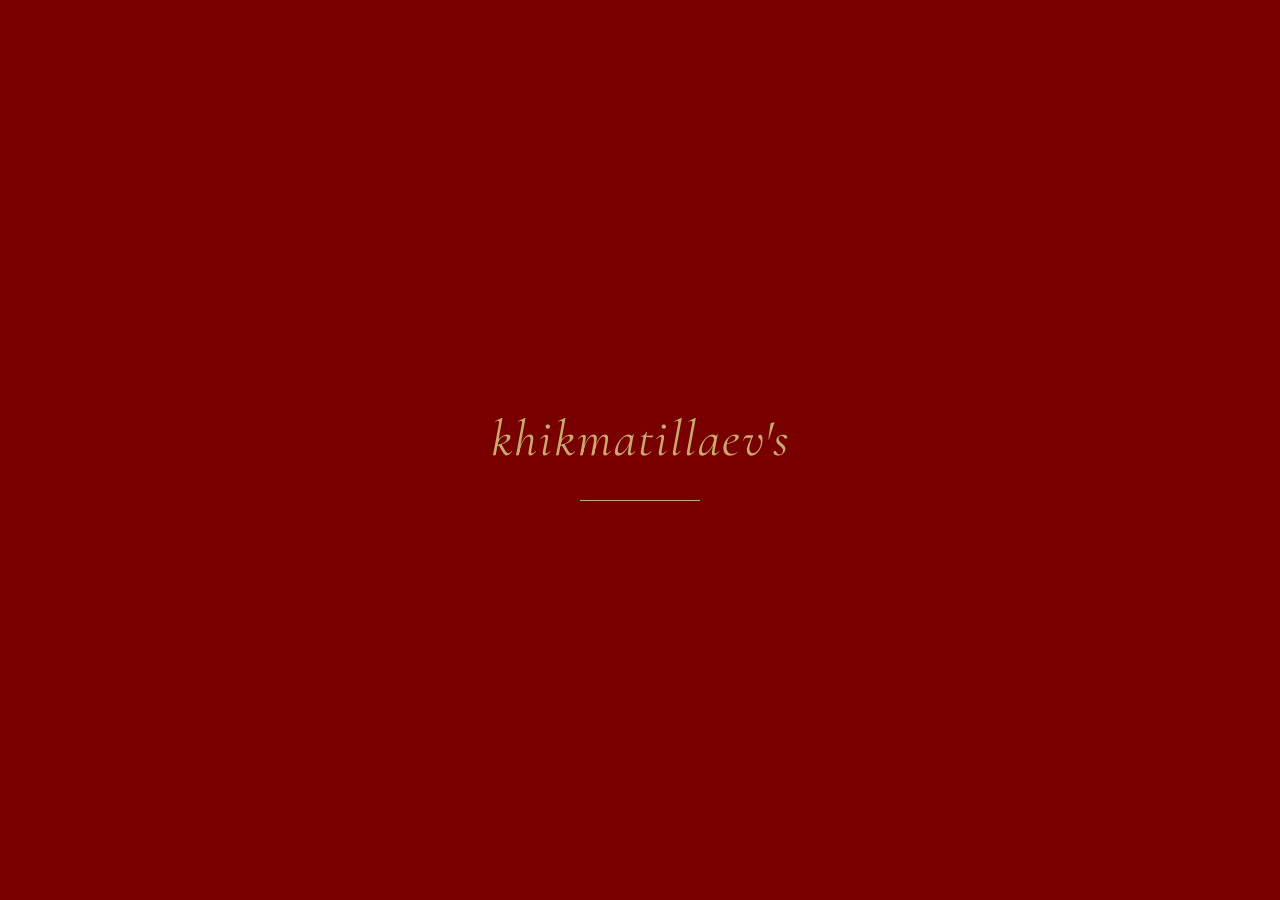
==== commit 260a5972: "final push" ====
--- a/index.html
+++ b/index.html
@@ -2,434 +2,359 @@
 <html lang="ru">
 <head>
 <meta charset="UTF-8">
-<meta name="viewport" content="width=device-width, initial-scale=1.0">
-<title>WestClothes — Premium Streetwear</title>
-<link href="https://fonts.googleapis.com/css2?family=Archivo:wght@400;500;600;700;800&display=swap" rel="stylesheet">
+<meta name="viewport" content="width=device-width, initial-scale=1.0, maximum-scale=1.0">
+<title>khikmatillaev's</title>
+<link href="https://fonts.googleapis.com/css2?family=Cormorant+Garamond:ital,wght@0,400;0,500;0,600;1,400;1,600&family=Jost:wght@300;400;500;600&display=swap" rel="stylesheet">
 <style>
-  :root {
-    --bg: #ffffff; --bg-light: #f8f8f8; --surface: #fafafa;
-    --border: #e5e5e5; --accent: #000; --accent2: #222;
-    --text: #000; --muted: #666; --card-radius: 0px;
-  }
-  * { margin:0; padding:0; box-sizing:border-box; }
-  body { background:var(--bg); color:var(--text); font-family:'Archivo',sans-serif; min-height:100vh; line-height:1.6; }
-
-  /* HEADER */
-  header {
-    position:sticky; top:0; z-index:100;
-    background:#fff; border-bottom:1px solid var(--border);
-    padding:20px 40px; display:flex; align-items:center; justify-content:space-between;
-    box-shadow:0 1px 3px rgba(0,0,0,.08);
-  }
-  .logo { font-size:1.8rem; letter-spacing:3px; color:var(--text); text-decoration:none; font-weight:800; animation:spin360 3s ease-in-out; }
-  @keyframes spin360 { from { transform:rotateY(0deg); } to { transform:rotateY(360deg); } }
-  .header-right { display:flex; gap:12px; align-items:center; }
-  .cart-btn {
-    background:var(--accent); color:#000; border:none; padding:10px 22px; border-radius:30px;
-    font-family:'Manrope',sans-serif; font-weight:700; font-size:.85rem; cursor:pointer;
-    display:flex; align-items:center; gap:8px; transition:transform .15s,background .15s;
-  }
-  .cart-btn:hover { transform:scale(1.04); background:#d4eb2a; }
-  .cart-badge {
-    background:#000; color:var(--accent); border-radius:50%; width:20px; height:20px;
-    display:flex; align-items:center; justify-content:center; font-size:.72rem; font-weight:800;
-  }
-  .admin-link-btn {
-    background:var(--surface2); color:var(--muted); border:1px solid var(--border);
-    padding:9px 16px; border-radius:30px; font-family:'Manrope',sans-serif;
-    font-weight:600; font-size:.8rem; cursor:pointer; transition:all .15s; display:flex; align-items:center; gap:6px;
-  }
-  .admin-link-btn:hover { border-color:var(--accent); color:var(--accent); }
-
-  /* HERO */
-  .hero { 
-    padding:80px 40px; text-align:center; position:relative; overflow:hidden;
-    background:linear-gradient(180deg,#000 0%,#1a1a1a 100%); color:#fff;
-  }
-  .hero::before { display:none; }
-  .hero::after { display:none; }
-  .hero h1 { font-size:clamp(3rem,10vw,6rem); letter-spacing:4px; line-height:1.1; animation:fadeUp .7s ease both; font-weight:800; text-transform:uppercase; }
-  .hero h1 span { color:#fff; }
-  .hero p { margin-top:20px; color:#ccc; font-size:1rem; letter-spacing:2px; text-transform:uppercase; animation:fadeUp .7s .1s ease both; font-weight:400; }
-  @keyframes fadeUp { from{opacity:0;transform:translateY(24px)} to{opacity:1;transform:translateY(0)} }
-
-  /* SPLASH SCREEN */
-  #splash-screen {
-    display:flex; position:fixed; inset:0; z-index:9999;
-    background:linear-gradient(135deg, #000 0%, #1a1a1a 50%, #2a2a2a 100%);
-    align-items:center; justify-content:center; flex-direction:column;
-    animation:splashFadeOut .6s ease-out forwards;
-    animation-delay:3.2s;
-  }
-  #splash-screen.hidden { display:none; }
-  .splash-logo {
-    font-size:4rem; letter-spacing:4px; color:#fff; font-weight:800;
-    text-transform:uppercase; margin-bottom:24px;
-    animation:splashLogoIn 0.8s cubic-bezier(0.34, 1.56, 0.64, 1) forwards;
-    text-shadow:0 10px 30px rgba(0,0,0,0.5);
-  }
-  .splash-subtitle {
-    font-size:0.9rem; letter-spacing:2px; color:#888;
-    text-transform:uppercase; font-weight:400;
-    animation:splashSubtitleIn 0.8s ease-out 0.3s forwards;
-    opacity:0;
-  }
-  .splash-line {
-    width:40px; height:2px; background:#fff;
-    margin-top:20px; border-radius:1px;
-    animation:splashLineExpand 0.8s ease-out 0.6s forwards;
-    opacity:0;
-  }
-  .splash-dots {
-    display:flex; gap:8px; margin-top:40px;
-  }
-  .splash-dot {
-    width:8px; height:8px; border-radius:50%; background:#fff;
-    animation:splashDotBounce 1.2s ease-in-out infinite;
-    opacity:0.4;
-  }
-  .splash-dot:nth-child(1) { animation-delay:0s; }
-  .splash-dot:nth-child(2) { animation-delay:0.2s; }
-  .splash-dot:nth-child(3) { animation-delay:0.4s; }
-
-  @keyframes splashLogoIn {
-    from { opacity:0; transform:scale(0.8) rotateY(-45deg); }
-    to { opacity:1; transform:scale(1) rotateY(0deg); }
-  }
-  @keyframes splashSubtitleIn {
-    from { opacity:0; transform:translateY(10px); }
-    to { opacity:1; transform:translateY(0); }
-  }
-  @keyframes splashLineExpand {
-    from { opacity:0; width:0; }
-    to { opacity:1; width:40px; }
-  }
-  @keyframes splashDotBounce {
-    0%, 100% { transform:translateY(0); opacity:0.4; }
-    50% { transform:translateY(-12px); opacity:1; }
-  }
-  @keyframes splashFadeOut {
-    from { opacity:1; }
-    to { opacity:0; pointer-events:none; }
-  }
-
-  /* CONTROLS */
-  .controls { padding:30px 40px; display:flex; gap:20px; flex-wrap:wrap; align-items:center; border-bottom:1px solid var(--border); }
-  .search-wrap { position:relative; flex:1; min-width:200px; }
-  .search-wrap svg { position:absolute; left:14px; top:50%; transform:translateY(-50%); color:var(--muted); pointer-events:none; }
-  .search-input {
-    width:100%; background:#f5f5f5; border:1px solid var(--border); border-radius:2px;
-    padding:11px 16px 11px 42px; color:var(--text); font-family:'Archivo',sans-serif; font-size:.9rem; outline:none; transition:all .2s;
-  }
-  .search-input::placeholder { color:var(--muted); }
-  .search-input:focus { background:#fff; border-color:var(--text); }
-  .filters { display:flex; gap:12px; flex-wrap:wrap; overflow-x:auto; padding-bottom:4px; }
-  .filter-btn {
-    background:transparent; border:1px solid var(--text); border-radius:0; padding:8px 16px;
-    color:var(--text); font-family:'Archivo',sans-serif; font-size:.85rem; font-weight:600; cursor:pointer; transition:all .2s; letter-spacing:.5px;
-    white-space:nowrap;
-  }
-  .filter-btn:hover { background:var(--text); color:#fff; }
-  .filter-btn.active { background:var(--text); color:#fff; }
-
-  .results-info { padding:20px 40px; color:var(--muted); font-size:.75rem; letter-spacing:1px; text-transform:uppercase; border-bottom:1px solid var(--border); }
-
-  /* GRID */
-  .grid { padding:40px; display:grid; grid-template-columns:repeat(auto-fill,minmax(220px,1fr)); gap:24px; }
-
-  /* CARD */
-  .card {
-    background:#fff; border:none; border-radius:0;
-    overflow:visible; cursor:pointer; transition:opacity .3s ease; animation:fadeUp .5s ease both;
-  }
-  .card:hover { opacity:.7; }
-  .card-img {
-    width:100%; aspect-ratio:1/1; background:#f0f0f0;
-    display:flex; align-items:center; justify-content:center; font-size:5rem; position:relative; overflow:hidden;
-    transition: opacity 0.3s ease;
-  }
-  .card-img img { width:100%; height:100%; object-fit:cover; }
-  .card-img .badge {
-    position:absolute; top:12px; left:12px; background:var(--text); color:#fff;
-    font-size:.65rem; font-weight:700; padding:6px 10px; border-radius:0; letter-spacing:1px; text-transform:uppercase;
-  }
-  .card-img .badge.new { background:var(--text); color:#fff; }
-  .card-body { padding:16px 0; }
-  .card-cat { font-size:.65rem; color:var(--muted); letter-spacing:1.5px; text-transform:uppercase; margin-bottom:6px; font-weight:600; }
-  .card-name { font-size:.95rem; font-weight:600; margin-bottom:8px; line-height:1.3; }
-  .card-desc { font-size:.75rem; color:var(--muted); margin-bottom:12px; line-height:1.4; }
-  .card-footer { display:flex; align-items:center; justify-content:space-between; }
-  .card-price { font-size:1.1rem; letter-spacing:.5px; color:var(--text); font-weight:700; }
-  .card-price span { font-size:.75rem; color:var(--muted); font-weight:400; }
-  .order-btn {
-    background:var(--text); color:#fff; border:none; padding:9px 18px; border-radius:0;
-    font-family:'Archivo',sans-serif; font-weight:600; font-size:.75rem; cursor:pointer; transition:all .2s;
-  }
-  .order-btn:hover { opacity:.8; }
-  .no-results { grid-column:1/-1; text-align:center; padding:80px 20px; color:var(--muted); }
-  .no-results .icon { font-size:3rem; margin-bottom:16px; }
-
-  /* PRODUCT MODAL */
-  .modal-overlay {
-    display:none; position:fixed; inset:0; background:rgba(255,255,255,.95);
-    backdrop-filter:blur(0); z-index:200; align-items:center; justify-content:center; padding:40px 20px;
-  }
-  .modal-overlay.open { display:flex; }
-  .modal {
-    background:#fff; border:none; border-radius:0;
-    max-width:600px; width:100%; max-height:90vh; overflow-y:auto; animation:modalIn .25s ease;
-    box-shadow:0 10px 40px rgba(0,0,0,.1);
-  }
-  @keyframes modalIn { from{opacity:0;transform:scale(.98)} to{opacity:1;transform:scale(1)} }
-  .modal-img {
-    width:100%; aspect-ratio:4/3; background:#f0f0f0;
-    display:flex; align-items:center; justify-content:center; font-size:8rem; border-radius:0; overflow:hidden;
-  }
-  .modal-img img { width:100%; height:100%; object-fit:cover; }
-  .modal-body { padding:32px; }
-  .modal-cat { font-size:.7rem; color:var(--muted); letter-spacing:2px; text-transform:uppercase; margin-bottom:10px; font-weight:600; }
-  .modal-name { font-size:1.8rem; letter-spacing:1px; line-height:1.2; margin-bottom:16px; font-weight:700; }
-  .modal-desc { color:var(--muted); font-size:.9rem; line-height:1.6; margin-bottom:24px; }
-  .modal-sizes { margin-bottom:28px; }
-  .modal-sizes label { display:block; font-size:.7rem; color:var(--muted); letter-spacing:1.5px; text-transform:uppercase; margin-bottom:12px; font-weight:600; }
-  .size-btns { display:flex; gap:10px; flex-wrap:wrap; }
-  .size-btn {
-    background:#f5f5f5; border:1px solid var(--border); border-radius:0; padding:10px 16px;
-    color:var(--text); font-family:'Archivo',sans-serif; font-size:.85rem; font-weight:600; cursor:pointer; transition:all .2s;
-  }
-  .size-btn:hover { border-color:var(--text); }
-  .size-btn.selected { background:var(--text); color:#fff; border-color:var(--text); }
-  .modal-footer { display:flex; align-items:center; justify-content:space-between; gap:16px; }
-  .modal-price { font-size:1.8rem; color:var(--text); letter-spacing:1px; font-weight:700; }
-  .modal-order-btn {
-    flex:1; background:var(--text); color:#fff; border:none; padding:14px 24px; border-radius:0;
-    font-family:'Archivo',sans-serif; font-weight:700; font-size:.9rem; cursor:pointer;
-    display:flex; align-items:center; justify-content:center; gap:8px; transition:all .2s;
-  }
-  .modal-order-btn:hover { opacity:.8; }
-  .modal-close {
-    position:absolute; top:24px; right:24px; background:none; border:none; border-radius:0;
-    width:32px; height:32px; display:flex; align-items:center; justify-content:center;
-    cursor:pointer; color:var(--text); font-size:1.2rem; transition:opacity .2s; z-index:10;
-  }
-  .modal-close:hover { opacity:.6; }
-  .modal-wrap { position:relative; }
-
-  footer { border-top:1px solid var(--border); padding:60px 40px 40px; text-align:center; color:var(--muted); font-size:.75rem; letter-spacing:1px; background:#fff; }
-  footer a { color:var(--text); text-decoration:none; font-weight:600; }
-
-  /* ════════════ ADMIN ════════════ */
-
-  /* LOGIN */
-  #admin-login-overlay {
-    display:none; position:fixed; inset:0; background:rgba(0,0,0,.6);
-    backdrop-filter:blur(4px); z-index:500; align-items:center; justify-content:center;
-  }
-  #admin-login-overlay.open { display:flex; }
-  .login-box {
-    background:#fff; border:none; border-radius:0;
-    padding:40px; width:100%; max-width:380px; animation:modalIn .25s ease;
-    box-shadow:0 10px 40px rgba(0,0,0,.15);
-  }
-  .login-box h2 { font-size:1.8rem; letter-spacing:2px; margin-bottom:10px; color:var(--text); font-weight:700; }
-  .login-box p { color:var(--muted); font-size:.85rem; margin-bottom:28px; }
-  .login-field { margin-bottom:16px; }
-  .login-field label { display:block; font-size:.7rem; color:var(--muted); letter-spacing:1.5px; text-transform:uppercase; margin-bottom:8px; font-weight:600; }
-  .login-field input {
-    width:100%; background:#f5f5f5; border:1px solid var(--border); border-radius:0;
-    padding:11px 14px; color:var(--text); font-family:'Archivo',sans-serif; font-size:.9rem; outline:none; transition:border-color .2s;
-  }
-  .login-field input:focus { border-color:var(--text); background:#fff; }
-  .login-error { color:#d32f2f; font-size:.8rem; margin-bottom:12px; display:none; }
-  .btn-primary {
-    width:100%; background:var(--text); color:#fff; border:none; padding:12px; border-radius:0;
-    font-family:'Archivo',sans-serif; font-weight:700; font-size:.9rem; cursor:pointer; transition:opacity .2s; margin-top:4px;
-  }
-  .btn-primary:hover { opacity:.9; }
-  .btn-secondary {
-    background:#f5f5f5; color:var(--text); border:1px solid var(--border); padding:10px 18px; border-radius:0;
-    font-family:'Archivo',sans-serif; font-weight:600; font-size:.85rem; cursor:pointer; transition:all .2s;
-  }
-  .btn-secondary:hover { background:#eee; }
-  .btn-danger {
-    background:#f5f5f5; color:#d32f2f; border:1px solid #ffcdd2; padding:8px 14px; border-radius:0;
-    font-family:'Archivo',sans-serif; font-weight:600; font-size:.8rem; cursor:pointer; transition:all .2s;
-  }
-  .btn-danger:hover { background:#ffebee; }
-
-  /* PANEL */
-  #admin-panel {
-    display:none; position:fixed; inset:0; background:#fff; z-index:400; overflow-y:auto; flex-direction:column;
-  }
-  #admin-panel.open { display:flex; }
-  .admin-header {
-    background:#fff; border-bottom:1px solid var(--border); padding:20px 40px; height:auto;
-    display:flex; align-items:center; justify-content:space-between; position:sticky; top:0; z-index:10;
-  }
-  .admin-header .logo { font-size:1.4rem; }
-  .admin-title { font-size:.7rem; color:var(--muted); letter-spacing:2px; text-transform:uppercase; margin-left:16px; font-weight:600; }
-  .admin-header-left { display:flex; align-items:center; }
-  .admin-header-right { display:flex; gap:10px; align-items:center; }
-  .admin-body { padding:40px; flex:1; }
-
-  .admin-stats { display:grid; grid-template-columns:repeat(auto-fill,minmax(140px,1fr)); gap:12px; margin-bottom:40px; }
-  .stat-card { background:#f8f8f8; border:1px solid var(--border); border-radius:0; padding:16px; }
-  .stat-label { font-size:.7rem; color:var(--muted); letter-spacing:1px; text-transform:uppercase; margin-bottom:8px; font-weight:600; }
-  .stat-value { font-size:2rem; letter-spacing:.5px; color:var(--text); font-weight:700; }
-
-  .admin-section-header { display:flex; align-items:center; justify-content:space-between; margin-bottom:20px; }
-  .admin-section-header h2 { font-size:1.4rem; letter-spacing:1px; font-weight:700; }
-
-  /* FORM */
-  .product-form {
-    background:#f8f8f8; border:1px solid var(--border); border-radius:0;
-    padding:24px; margin-bottom:32px; display:none;
-  }
-  .product-form.open { display:block; }
-  .product-form h3 { font-size:1.2rem; letter-spacing:1px; margin-bottom:20px; color:var(--text); font-weight:700; }
-  .form-grid { display:grid; grid-template-columns:1fr 1fr; gap:16px; }
-  .form-field { display:flex; flex-direction:column; gap:8px; }
+:root {
+  --crimson: #AE1F23;
+  --deep: #780000;
+  --darkest: #3d0000;
+  --gold: #c9a96e;
+  --gold-light: #e8d5b0;
+  --cream: #f9f5ee;
+  --text: #1a0a0a;
+  --muted: #7a5c5c;
+  --border: rgba(174,31,35,0.15);
+  --surface: #fff9f5;
+}
+* { margin:0; padding:0; box-sizing:border-box; -webkit-tap-highlight-color:transparent; }
+body { background:var(--cream); color:var(--text); font-family:'Jost',sans-serif; min-height:100vh; line-height:1.6; overflow-x:hidden; }
+
+/* SPLASH */
+#splash {
+  position:fixed; inset:0; z-index:9999;
+  background:var(--deep);
+  display:flex; align-items:center; justify-content:center; flex-direction:column;
+  transition:opacity .8s ease, visibility .8s;
+}
+#splash.hide { opacity:0; visibility:hidden; pointer-events:none; }
+.splash-brand {
+  font-family:'Cormorant Garamond',serif; font-size:clamp(2rem,8vw,3.2rem); font-style:italic;
+  color:var(--gold); letter-spacing:2px; font-weight:400;
+  animation:fadeUp .9s ease both;
+}
+.splash-line { width:0; height:1px; background:var(--gold); margin:20px auto 0; animation:lineGrow 1s .5s ease forwards; }
+@keyframes fadeUp { from{opacity:0;transform:translateY(20px)} to{opacity:1;transform:translateY(0)} }
+@keyframes lineGrow { to{width:120px} }
+
+/* HEADER */
+header {
+  position:sticky; top:0; z-index:100;
+  background:var(--deep); border-bottom:1px solid rgba(201,169,110,.2);
+  padding:16px 48px; display:flex; align-items:center; justify-content:center;
+}
+.logo {
+  font-family:'Cormorant Garamond',serif; font-size:1.7rem; font-style:italic;
+  color:var(--gold); text-decoration:none; font-weight:400; letter-spacing:1px;
+}
+
+/* HERO */
+.hero {
+  background:linear-gradient(160deg, var(--darkest) 0%, var(--deep) 50%, var(--crimson) 100%);
+  padding:80px 24px 64px; text-align:center; position:relative; overflow:hidden;
+}
+.hero::after {
+  content:''; position:absolute; inset:0;
+  background:url("data:image/svg+xml,%3Csvg width='60' height='60' viewBox='0 0 60 60' xmlns='http://www.w3.org/2000/svg'%3E%3Cg fill='none' fill-rule='evenodd'%3E%3Cg fill='%23c9a96e' fill-opacity='0.04'%3E%3Cpath d='M36 34v-4h-2v4h-4v2h4v4h2v-4h4v-2h-4zm0-30V0h-2v4h-4v2h4v4h2V6h4V4h-4zM6 34v-4H4v4H0v2h4v4h2v-4h4v-2H6zM6 4V0H4v4H0v2h4v4h2V6h4V4H6z'/%3E%3C/g%3E%3C/g%3E%3C/svg%3E");
+  pointer-events:none;
+}
+.hero-title {
+  font-family:'Cormorant Garamond',serif; font-size:clamp(2.4rem,8vw,6.5rem);
+  font-style:italic; color:#fff; font-weight:400; letter-spacing:2px;
+  line-height:1; position:relative;
+}
+.hero-title span { color:var(--gold); }
+.hero-sub {
+  font-family:'Jost',sans-serif; font-size:.75rem; letter-spacing:4px;
+  text-transform:uppercase; color:var(--gold-light); margin-top:16px; font-weight:300; position:relative;
+}
+
+/* CONTROLS */
+.controls {
+  padding:16px 20px; display:flex; gap:12px; flex-wrap:wrap; align-items:center;
+  background:var(--surface); border-bottom:1px solid var(--border);
+}
+.search-wrap { position:relative; flex:1; min-width:140px; }
+.search-input {
+  width:100%; background:#fff; border:1px solid var(--border);
+  padding:10px 14px 10px 38px; color:var(--text); font-family:'Jost',sans-serif;
+  font-size:.88rem; outline:none; transition:border-color .2s; border-radius:0;
+  -webkit-appearance:none;
+}
+.search-input:focus { border-color:var(--crimson); }
+.search-input::placeholder { color:var(--muted); }
+.search-icon { position:absolute; left:12px; top:50%; transform:translateY(-50%); color:var(--muted); pointer-events:none; }
+.filters { display:flex; gap:7px; flex-wrap:wrap; width:100%; }
+.filter-btn {
+  background:transparent; border:1px solid var(--border); padding:7px 13px;
+  color:var(--muted); font-family:'Jost',sans-serif; font-size:.7rem; font-weight:500;
+  letter-spacing:1px; text-transform:uppercase; cursor:pointer; transition:all .2s; white-space:nowrap;
+}
+.filter-btn:hover,.filter-btn.active { background:var(--crimson); color:#fff; border-color:var(--crimson); }
+
+.results-bar { padding:10px 20px; font-size:.7rem; letter-spacing:1.5px; text-transform:uppercase; color:var(--muted); background:var(--cream); border-bottom:1px solid var(--border); }
+
+/* GRID */
+.grid { padding:20px; display:grid; grid-template-columns:repeat(2,1fr); gap:16px; }
+
+/* CARD */
+.card { cursor:pointer; animation:fadeUp .5s ease both; }
+.card-img {
+  width:100%; aspect-ratio:3/4; background:linear-gradient(135deg,#f0e8e0,#e8d5c8);
+  display:flex; align-items:center; justify-content:center; font-size:3.5rem; position:relative;
+  overflow:hidden;
+}
+.card-img img { position:absolute; inset:0; width:100%; height:100%; object-fit:cover; }
+.card-img .ep { font-size:3.5rem; }
+.badge {
+  position:absolute; top:0; left:0; z-index:2;
+  background:var(--crimson); color:#fff;
+  font-size:.52rem; font-weight:600; padding:4px 9px; letter-spacing:1.5px; text-transform:uppercase;
+}
+.badge.hot { background:var(--deep); }
+.img-dots { position:absolute; bottom:7px; left:50%; transform:translateX(-50%); display:flex; gap:4px; z-index:2; }
+.img-dot { width:5px; height:5px; border-radius:50%; background:rgba(255,255,255,.5); transition:background .3s; }
+.img-dot.active { background:#fff; }
+
+.card-body { padding:10px 0 0; }
+.card-cat { font-size:.58rem; color:var(--crimson); letter-spacing:2px; text-transform:uppercase; margin-bottom:3px; font-weight:500; }
+.card-name { font-family:'Cormorant Garamond',serif; font-size:1rem; font-weight:500; margin-bottom:3px; line-height:1.3; }
+.card-desc { font-size:.7rem; color:var(--muted); margin-bottom:8px; line-height:1.4; display:-webkit-box; -webkit-line-clamp:2; -webkit-box-orient:vertical; overflow:hidden; }
+.card-footer { display:flex; align-items:center; justify-content:space-between; gap:6px; flex-wrap:wrap; }
+.card-price { font-family:'Cormorant Garamond',serif; font-size:.95rem; font-weight:600; color:var(--deep); white-space:nowrap; }
+.card-price span { font-family:'Jost',sans-serif; font-size:.6rem; color:var(--muted); font-weight:400; }
+.order-btn {
+  background:var(--deep); color:#fff; border:none; padding:7px 11px;
+  font-family:'Jost',sans-serif; font-size:.62rem; font-weight:500; letter-spacing:.8px;
+  text-transform:uppercase; cursor:pointer; transition:background .2s; white-space:nowrap;
+}
+.order-btn:hover,.order-btn:active { background:var(--crimson); }
+.no-results { grid-column:1/-1; text-align:center; padding:60px 20px; color:var(--muted); }
+
+/* PRODUCT MODAL */
+.modal-overlay {
+  display:none; position:fixed; inset:0; background:rgba(60,0,0,.6);
+  z-index:300; align-items:flex-end; justify-content:center;
+}
+.modal-overlay.open { display:flex; }
+.modal {
+  background:#fff; width:100%; max-width:600px; max-height:92vh; overflow-y:auto;
+  animation:slideUp .3s ease; position:relative;
+}
+@keyframes slideUp { from{transform:translateY(40px);opacity:0} to{transform:translateY(0);opacity:1} }
+
+/* Gallery */
+.modal-gallery { position:relative; width:100%; aspect-ratio:1/1; background:#f0e8e0; overflow:hidden; touch-action:pan-y; }
+.gallery-track { display:flex; height:100%; transition:transform .35s ease; will-change:transform; }
+.gallery-slide { min-width:100%; height:100%; display:flex; align-items:center; justify-content:center; font-size:6rem; flex-shrink:0; }
+.gallery-slide img { width:100%; height:100%; object-fit:cover; }
+.g-arrow {
+  position:absolute; top:50%; transform:translateY(-50%); background:rgba(0,0,0,.38);
+  border:none; color:#fff; width:34px; height:34px; display:flex; align-items:center; justify-content:center;
+  cursor:pointer; z-index:3; font-size:1.1rem; transition:background .2s;
+}
+.g-arrow:hover { background:rgba(0,0,0,.65); }
+.g-arrow.prev { left:8px; }
+.g-arrow.next { right:8px; }
+.g-dots { position:absolute; bottom:9px; left:50%; transform:translateX(-50%); display:flex; gap:5px; z-index:3; }
+.g-dot { width:6px; height:6px; border-radius:50%; background:rgba(255,255,255,.5); cursor:pointer; transition:background .3s; }
+.g-dot.active { background:#fff; }
+
+.modal-body { padding:20px 20px 32px; }
+.modal-cat { font-size:.6rem; color:var(--crimson); letter-spacing:2px; text-transform:uppercase; margin-bottom:6px; font-weight:500; }
+.modal-name { font-family:'Cormorant Garamond',serif; font-size:1.6rem; font-weight:500; margin-bottom:8px; line-height:1.2; }
+.modal-desc { color:var(--muted); font-size:.83rem; line-height:1.6; margin-bottom:18px; }
+.modal-sizes label { display:block; font-size:.6rem; letter-spacing:1.5px; text-transform:uppercase; color:var(--muted); margin-bottom:8px; font-weight:500; }
+.size-btns { display:flex; gap:7px; flex-wrap:wrap; margin-bottom:20px; }
+.size-btn {
+  border:1px solid var(--border); padding:9px 13px; background:#fff;
+  font-family:'Jost',sans-serif; font-size:.8rem; font-weight:500; cursor:pointer; transition:all .2s;
+  min-width:46px; text-align:center;
+}
+.size-btn:hover,.size-btn:active { border-color:var(--crimson); color:var(--crimson); }
+.size-btn.selected { background:var(--deep); color:#fff; border-color:var(--deep); }
+.modal-footer { display:flex; align-items:center; gap:12px; }
+.modal-price { font-family:'Cormorant Garamond',serif; font-size:1.5rem; font-weight:600; color:var(--deep); white-space:nowrap; }
+.modal-order-btn {
+  flex:1; background:var(--deep); color:#fff; border:none; padding:14px 10px;
+  font-family:'Jost',sans-serif; font-size:.76rem; font-weight:500; letter-spacing:1.2px;
+  text-transform:uppercase; cursor:pointer; transition:background .2s;
+}
+.modal-order-btn:hover,.modal-order-btn:active { background:var(--crimson); }
+.modal-close {
+  position:absolute; top:10px; right:10px; background:rgba(0,0,0,.45); border:none;
+  color:#fff; width:32px; height:32px; border-radius:50%;
+  display:flex; align-items:center; justify-content:center;
+  cursor:pointer; font-size:.9rem; z-index:5;
+}
+.modal-close:hover { background:rgba(0,0,0,.7); }
+
+/* FOOTER */
+footer { border-top:1px solid var(--border); padding:28px 20px; text-align:center; color:var(--muted); font-size:.73rem; letter-spacing:1px; background:var(--surface); }
+footer a { color:var(--crimson); text-decoration:none; }
+
+/* ── ADMIN ── */
+#admin-login-overlay {
+  display:none; position:fixed; inset:0; background:rgba(60,0,0,.78);
+  z-index:500; align-items:center; justify-content:center; padding:20px;
+}
+#admin-login-overlay.open { display:flex; }
+.login-box { background:#fff; padding:32px 28px; width:100%; max-width:330px; animation:slideUp .25s ease; }
+.login-box h2 { font-family:'Cormorant Garamond',serif; font-size:1.8rem; font-style:italic; color:var(--deep); margin-bottom:4px; }
+.login-box p { font-size:.78rem; color:var(--muted); margin-bottom:20px; }
+.login-field { margin-bottom:12px; }
+.login-field label { display:block; font-size:.6rem; letter-spacing:1.5px; text-transform:uppercase; color:var(--muted); margin-bottom:5px; font-weight:500; }
+.login-field input { width:100%; border:1px solid var(--border); padding:10px 12px; font-family:'Jost',sans-serif; font-size:.9rem; outline:none; transition:border-color .2s; -webkit-appearance:none; border-radius:0; }
+.login-field input:focus { border-color:var(--crimson); }
+.login-error { color:var(--crimson); font-size:.76rem; margin-bottom:8px; display:none; }
+.btn-primary { width:100%; background:var(--deep); color:#fff; border:none; padding:12px; font-family:'Jost',sans-serif; font-weight:500; font-size:.82rem; letter-spacing:1px; text-transform:uppercase; cursor:pointer; transition:background .2s; margin-top:4px; }
+.btn-primary:hover,.btn-primary:active { background:var(--crimson); }
+.btn-secondary { background:#f5f5f5; color:var(--text); border:1px solid var(--border); padding:8px 14px; font-family:'Jost',sans-serif; font-weight:500; font-size:.78rem; cursor:pointer; transition:all .2s; }
+.btn-secondary:hover { background:#eee; }
+.btn-danger { background:#fff0f0; color:#c00; border:1px solid #ffd0d0; padding:7px 12px; font-family:'Jost',sans-serif; font-weight:500; font-size:.74rem; cursor:pointer; transition:all .2s; }
+.btn-danger:hover { background:#ffebeb; }
+
+#admin-panel { display:none; position:fixed; inset:0; background:var(--cream); z-index:400; overflow-y:auto; flex-direction:column; }
+#admin-panel.open { display:flex; }
+.admin-header { background:var(--deep); padding:14px 18px; display:flex; align-items:center; justify-content:space-between; position:sticky; top:0; z-index:10; }
+.admin-header .logo { font-size:1.25rem; }
+.admin-label { font-size:.58rem; letter-spacing:2px; text-transform:uppercase; color:var(--gold-light); margin-left:10px; font-family:'Jost',sans-serif; }
+.admin-header-left { display:flex; align-items:center; }
+.admin-header-right { display:flex; gap:7px; }
+.admin-body { padding:20px 16px; flex:1; }
+.admin-stats { display:grid; grid-template-columns:repeat(2,1fr); gap:9px; margin-bottom:24px; }
+.stat-card { background:#fff; border:1px solid var(--border); padding:12px; }
+.stat-label { font-size:.6rem; letter-spacing:1px; text-transform:uppercase; color:var(--muted); margin-bottom:3px; font-weight:500; }
+.stat-value { font-family:'Cormorant Garamond',serif; font-size:1.9rem; color:var(--deep); font-weight:600; }
+.admin-section-header { display:flex; align-items:center; justify-content:space-between; margin-bottom:14px; flex-wrap:wrap; gap:8px; }
+.admin-section-header h2 { font-family:'Cormorant Garamond',serif; font-size:1.4rem; color:var(--deep); font-style:italic; }
+
+.product-form { background:#fff; border:1px solid var(--border); padding:18px; margin-bottom:20px; display:none; }
+.product-form.open { display:block; }
+.product-form h3 { font-family:'Cormorant Garamond',serif; font-size:1.15rem; color:var(--deep); font-style:italic; margin-bottom:14px; }
+.form-grid { display:grid; grid-template-columns:1fr; gap:11px; }
+.form-field { display:flex; flex-direction:column; gap:4px; }
+.form-field.full { grid-column:1/-1; }
+.form-field label { font-size:.6rem; letter-spacing:1px; text-transform:uppercase; color:var(--muted); font-weight:500; }
+.form-field input,.form-field select,.form-field textarea {
+  border:1px solid var(--border); padding:9px 10px; font-family:'Jost',sans-serif;
+  font-size:.87rem; outline:none; transition:border-color .2s; background:#fff; resize:vertical;
+  -webkit-appearance:none; border-radius:0;
+}
+.form-field input:focus,.form-field select:focus,.form-field textarea:focus { border-color:var(--crimson); }
+.form-field .hint { font-size:.62rem; color:var(--muted); line-height:1.4; }
+.form-actions { display:flex; gap:8px; margin-top:12px; flex-wrap:wrap; }
+.img-preview { width:48px; height:48px; background:#f0e8e0; border:1px solid var(--border); display:flex; align-items:center; justify-content:center; font-size:1.2rem; overflow:hidden; flex-shrink:0; }
+.img-preview img { width:100%; height:100%; object-fit:cover; }
+.img-row { display:flex; gap:9px; align-items:flex-start; }
+.img-row .form-field { flex:1; margin:0; }
+
+.admin-table-wrap { background:#fff; border:1px solid var(--border); overflow-x:auto; }
+.product-table { width:100%; border-collapse:collapse; min-width:400px; }
+.product-table th { text-align:left; padding:9px 11px; font-size:.6rem; letter-spacing:1px; text-transform:uppercase; color:var(--muted); border-bottom:1px solid var(--border); background:#faf5f0; font-weight:500; white-space:nowrap; }
+.product-table td { padding:9px 11px; border-bottom:1px solid var(--border); vertical-align:middle; font-size:.84rem; }
+.product-table tr:last-child td { border-bottom:none; }
+.product-table tr:hover td { background:#fdf9f5; }
+.table-thumb { width:34px; height:34px; background:#f0e8e0; display:flex; align-items:center; justify-content:center; font-size:1rem; overflow:hidden; flex-shrink:0; }
+.table-thumb img { width:100%; height:100%; object-fit:cover; }
+.table-name { font-weight:500; white-space:nowrap; }
+.table-cat { font-size:.65rem; color:var(--muted); margin-top:1px; }
+.table-price { font-family:'Cormorant Garamond',serif; font-size:.97rem; color:var(--deep); font-weight:600; white-space:nowrap; }
+.tbl-badge { font-size:.56rem; padding:3px 7px; font-weight:600; letter-spacing:.5px; text-transform:uppercase; }
+.tbl-badge.new { background:var(--crimson); color:#fff; }
+.tbl-badge.hot { background:var(--deep); color:#fff; }
+.tbl-badge.none { color:var(--muted); }
+.table-actions { display:flex; gap:5px; }
+.btn-edit { background:#f5f5f5; color:var(--text); border:1px solid var(--border); padding:5px 9px; font-family:'Jost',sans-serif; font-weight:500; font-size:.7rem; cursor:pointer; transition:all .15s; white-space:nowrap; }
+.btn-edit:hover { background:#eee; }
+
+/* TOAST */
+.toast {
+  position:fixed; bottom:16px; left:50%; transform:translateX(-50%) translateY(20px);
+  z-index:999; background:#fff; border-left:3px solid var(--crimson); padding:10px 16px;
+  display:flex; align-items:center; gap:8px; font-size:.8rem; font-weight:500;
+  box-shadow:0 4px 16px rgba(0,0,0,.14); opacity:0; transition:all .3s; pointer-events:none; white-space:nowrap;
+}
+.toast.show { transform:translateX(-50%) translateY(0); opacity:1; }
+.toast.success { border-color:#2e7d32; }
+.toast.error { border-color:var(--crimson); }
+
+/* ── DESKTOP ── */
+@media(min-width:600px){
+  header { padding:18px 48px; }
+  .controls { padding:22px 48px; }
+  .controls .filters { width:auto; }
+  .results-bar { padding:12px 48px; }
+  .grid { padding:36px 48px; grid-template-columns:repeat(auto-fill,minmax(220px,1fr)); gap:28px; }
+  .card-img { font-size:5rem; }
+  .card-img .ep { font-size:5rem; }
+  .modal-overlay { align-items:center; padding:24px; }
+  .modal-gallery { aspect-ratio:4/3; }
+  .modal-name { font-size:2rem; }
+  .modal-body { padding:26px 30px 34px; }
+  footer { padding:34px 48px; }
+  .admin-body { padding:28px 32px; }
+  .admin-stats { grid-template-columns:repeat(4,1fr); }
+  .form-grid { grid-template-columns:1fr 1fr; }
   .form-field.full { grid-column:1/-1; }
-  .form-field label { font-size:.7rem; color:var(--muted); letter-spacing:1px; text-transform:uppercase; font-weight:600; }
-  .form-field input,.form-field select,.form-field textarea {
-    background:#fff; border:1px solid var(--border); border-radius:0;
-    padding:10px 12px; color:var(--text); font-family:'Archivo',sans-serif; font-size:.9rem; outline:none; transition:border-color .2s; resize:vertical;
-  }
-  .form-field input:focus,.form-field select:focus,.form-field textarea:focus { border-color:var(--text); }
-  .form-field select option { background:#fff; }
-  .form-actions { display:flex; gap:12px; margin-top:16px; }
-  .img-preview {
-    width:60px; height:60px; background:#f0f0f0; border:1px solid var(--border);
-    border-radius:0; display:flex; align-items:center; justify-content:center; font-size:1.5rem; overflow:hidden; flex-shrink:0;
-  }
-  .img-preview img { width:100%; height:100%; object-fit:cover; }
-  .img-row { display:flex; gap:12px; align-items:center; }
-  .img-row .form-field { flex:1; margin:0; }
-
-  /* TABLE */
-  .admin-table-wrap { background:#fff; border:1px solid var(--border); border-radius:0; overflow:hidden; }
-  .product-table { width:100%; border-collapse:collapse; }
-  .product-table th {
-    text-align:left; padding:12px 14px; font-size:.7rem; color:var(--muted);
-    letter-spacing:1px; text-transform:uppercase; border-bottom:1px solid var(--border); font-weight:600; background:#f8f8f8;
-  }
-  .product-table td { padding:12px 14px; border-bottom:1px solid var(--border); vertical-align:middle; }
-  .product-table tr:last-child td { border-bottom:none; }
-  .product-table tr:hover td { background:#f8f8f8; }
-  .table-thumb {
-    width:40px; height:40px; background:#f0f0f0; border-radius:0;
-    display:flex; align-items:center; justify-content:center; font-size:1.3rem; overflow:hidden;
-  }
-  .table-thumb img { width:100%; height:100%; object-fit:cover; }
-  .table-name { font-weight:600; font-size:.9rem; }
-  .table-cat { font-size:.7rem; color:var(--muted); margin-top:2px; }
-  .table-price { font-size:1rem; color:var(--text); font-weight:700; }
-  .table-badge { font-size:.65rem; padding:4px 8px; border-radius:0; font-weight:700; letter-spacing:.5px; text-transform:uppercase; }
-  .table-badge.new { background:#000; color:#fff; }
-  .table-badge.hot { background:#d32f2f; color:#fff; }
-  .table-badge.none { color:var(--muted); }
-  .table-actions { display:flex; gap:6px; }
-  .btn-edit {
-    background:#f5f5f5; color:var(--text); border:1px solid var(--border);
-    padding:6px 12px; border-radius:0; font-family:'Archivo',sans-serif; font-weight:600; font-size:.75rem; cursor:pointer; transition:all .15s;
-  }
-  .btn-edit:hover { background:#eee; }
-
-  /* TOAST */
-  .toast {
-    position:fixed; bottom:30px; right:30px; z-index:999;
-    background:#fff; border:1px solid var(--border); border-radius:0; padding:14px 20px;
-    display:flex; align-items:center; gap:10px; font-size:.85rem; font-weight:600;
-    box-shadow:0 4px 12px rgba(0,0,0,.12); transform:translateY(20px); opacity:0; transition:all .3s; pointer-events:none;
-  }
-  .toast.show { transform:translateY(0); opacity:1; }
-  .toast.success { border-color:#4caf50; }
-  .toast.error { border-color:#d32f2f; }
-  .toast-icon { font-size:1rem; }
-
-  @media(max-width:700px){
-    header,.admin-header{padding:16px 20px;}
-    .hero{padding:60px 20px;}
-    .controls{padding:20px; flex-direction:column;}
-    .search-wrap{max-width:100%;}
-    .filters{justify-content:flex-start;}
-    .results-info,.grid{padding:20px;}
-    .grid{gap:16px; grid-template-columns:repeat(auto-fill,minmax(180px,1fr));}
-    footer{padding:40px 20px;}
-    .admin-body{padding:20px;}
-    .form-grid{grid-template-columns:1fr;}
-    .form-field.full{grid-column:1;}
-    .admin-stats{grid-template-columns:1fr;}
-    .product-table th:nth-child(4),.product-table td:nth-child(4){display:none;}
-  }
+  .toast { left:auto; right:22px; transform:translateY(20px); bottom:22px; }
+  .toast.show { transform:translateY(0); }
+}
 </style>
 </head>
 <body>
 
-<!-- SPLASH SCREEN -->
-<div id="splash-screen">
-  <div class="splash-logo">WestClothes</div>
-  <div class="splash-subtitle">Premium Streetwear</div>
+<div id="splash">
+  <div class="splash-brand">khikmatillaev's</div>
   <div class="splash-line"></div>
-  <div class="splash-dots">
-    <div class="splash-dot"></div>
-    <div class="splash-dot"></div>
-    <div class="splash-dot"></div>
-  </div>
 </div>
 
-<!-- SHOP -->
 <header>
-  <a class="logo" href="#">WestClothes</a>
-  <div class="header-right">
-  </div>
+  <a class="logo" href="#">khikmatillaev's</a>
 </header>
 
 <section class="hero">
-  <h1>WEST<span>CLOTHES</span></h1>
-  <p>Премиум одежда для твоего стиля</p>
+  <div class="hero-title"><span>khikmatillaev's</span></div>
+  <div class="hero-sub">Эксклюзивная одежда · Ташкент</div>
 </section>
 
 <div class="controls">
   <div class="search-wrap">
-    <svg width="16" height="16" fill="none" stroke="currentColor" stroke-width="2" viewBox="0 0 24 24">
-      <circle cx="11" cy="11" r="8"/><path d="m21 21-4.35-4.35"/>
-    </svg>
-    <input class="search-input" id="search" type="text" placeholder="Поиск товаров..." oninput="renderProducts()">
+    <svg class="search-icon" width="14" height="14" fill="none" stroke="currentColor" stroke-width="2" viewBox="0 0 24 24"><circle cx="11" cy="11" r="8"/><path d="m21 21-4.35-4.35"/></svg>
+    <input class="search-input" id="search" type="text" placeholder="Поиск..." oninput="renderProducts()">
   </div>
   <div class="filters" id="filters"></div>
 </div>
 
-<div class="results-info" id="results-info"></div>
+<div class="results-bar" id="results-bar"></div>
 <div class="grid" id="grid"></div>
 
 <footer>
-  <p>© 2025 WestClothes — Свяжитесь с нами в <a href="https://t.me/admin" target="_blank">Telegram</a></p>
+  <p>© 2025 khikmatillaev's — <a href="https://t.me/data_n0thing" target="_blank">@data_n0thing</a></p>
 </footer>
 
 <!-- PRODUCT MODAL -->
-<div class="modal-overlay" id="modal" onclick="closeModal(event)">
-  <div class="modal-wrap">
-    <div class="modal" id="modal-box">
-      <button class="modal-close" onclick="closeModalBtn()">✕</button>
-      <div class="modal-img" id="modal-img"></div>
-      <div class="modal-body">
-        <div class="modal-cat" id="modal-cat"></div>
-        <div class="modal-name" id="modal-name"></div>
-        <div class="modal-desc" id="modal-desc"></div>
-        <div class="modal-sizes">
-          <label>Выберите размер</label>
-          <div class="size-btns" id="size-btns"></div>
-        </div>
-        <div class="modal-footer">
-          <div class="modal-price" id="modal-price"></div>
-          <button class="modal-order-btn" onclick="orderProduct()">
-            <svg width="18" height="18" viewBox="0 0 24 24" fill="currentColor">
-              <path d="M12 0C5.373 0 0 5.373 0 12s5.373 12 12 12 12-5.373 12-12S18.627 0 12 0zm5.562 8.248l-6.5 9a.75.75 0 01-1.18.072l-3-3.5a.75.75 0 011.136-.972l2.41 2.81 5.957-8.237a.75.75 0 011.177.827z"/>
-            </svg>
-            Заказать в Telegram
-          </button>
-        </div>
+<div class="modal-overlay" id="modal" onclick="if(event.target===this)closeModal()">
+  <div class="modal" id="modal-box">
+    <button class="modal-close" onclick="closeModal()">✕</button>
+    <div class="modal-gallery" id="modal-gallery">
+      <div class="gallery-track" id="gallery-track"></div>
+      <button class="g-arrow prev" id="g-prev" onclick="galleryNav(-1)">&#8249;</button>
+      <button class="g-arrow next" id="g-next" onclick="galleryNav(1)">&#8250;</button>
+      <div class="g-dots" id="g-dots"></div>
+    </div>
+    <div class="modal-body">
+      <div class="modal-cat" id="modal-cat"></div>
+      <div class="modal-name" id="modal-name"></div>
+      <div class="modal-desc" id="modal-desc"></div>
+      <div class="modal-sizes">
+        <label>Выберите размер</label>
+        <div class="size-btns" id="size-btns"></div>
+      </div>
+      <div class="modal-footer">
+        <div class="modal-price" id="modal-price"></div>
+        <button class="modal-order-btn" onclick="orderProduct()">Заказать в Telegram</button>
       </div>
     </div>
   </div>
@@ -438,8 +363,8 @@
 <!-- ADMIN LOGIN -->
 <div id="admin-login-overlay">
   <div class="login-box">
-    <h2>АДМИН</h2>
-    <p>Введите пароль для доступа к панели управления</p>
+    <h2>Вход</h2>
+    <p>Панель управления khikmatillaev's</p>
     <div class="login-field">
       <label>Пароль</label>
       <input type="password" id="admin-password" placeholder="••••••••" onkeydown="if(event.key==='Enter')adminLogin()">
@@ -455,25 +380,25 @@
 <div id="admin-panel">
   <div class="admin-header">
     <div class="admin-header-left">
-      <span class="logo">WestClothes</span>
-      <span class="admin-title">/ Управление товарами</span>
+      <span class="logo">khikmatillaev's</span>
+      <span class="admin-label">/ Товары</span>
     </div>
     <div class="admin-header-right">
-      <button class="btn-secondary" onclick="closeAdmin()">← На сайт</button>
+      <button class="btn-secondary" onclick="closeAdmin()">← Сайт</button>
       <button class="btn-danger" onclick="adminLogout()">Выйти</button>
     </div>
   </div>
   <div class="admin-body">
     <div class="admin-stats">
-      <div class="stat-card"><div class="stat-label">Всего товаров</div><div class="stat-value" id="stat-total">0</div></div>
+      <div class="stat-card"><div class="stat-label">Товаров</div><div class="stat-value" id="stat-total">0</div></div>
       <div class="stat-card"><div class="stat-label">Категорий</div><div class="stat-value" id="stat-cats">0</div></div>
       <div class="stat-card"><div class="stat-label">Новинок</div><div class="stat-value" id="stat-new">0</div></div>
       <div class="stat-card"><div class="stat-label">Хитов</div><div class="stat-value" id="stat-hot">0</div></div>
     </div>
 
     <div class="admin-section-header">
-      <h2>Товары</h2>
-      <button class="btn-primary" style="width:auto;padding:10px 22px;" onclick="toggleForm()">+ Добавить товар</button>
+      <h2>Каталог</h2>
+      <button class="btn-primary" style="width:auto;padding:10px 18px;" onclick="toggleForm()">+ Добавить товар</button>
     </div>
 
     <div class="product-form" id="product-form">
@@ -482,16 +407,16 @@
       <div class="form-grid">
         <div class="form-field">
           <label>Название *</label>
-          <input type="text" id="f-name" placeholder="Белая классика">
+          <input type="text" id="f-name" placeholder="Название товара">
         </div>
         <div class="form-field">
           <label>Категория *</label>
-          <input type="text" id="f-cat" placeholder="Базовые" list="cat-list">
+          <input type="text" id="f-cat" placeholder="Например: Базовые" list="cat-list">
           <datalist id="cat-list"></datalist>
         </div>
         <div class="form-field">
           <label>Цена (сум) *</label>
-          <input type="number" id="f-price" placeholder="990">
+          <input type="number" id="f-price" placeholder="990000">
         </div>
         <div class="form-field">
           <label>Значок</label>
@@ -503,20 +428,21 @@
         </div>
         <div class="form-field full">
           <label>Описание *</label>
-          <textarea id="f-desc" rows="2" placeholder="Краткое описание товара..."></textarea>
+          <textarea id="f-desc" rows="2" placeholder="Краткое описание..."></textarea>
         </div>
         <div class="form-field full">
-          <label>Фото — эмодзи или ссылка на картинку</label>
+          <label>Фото (через запятую — эмодзи или URL)</label>
           <div class="img-row">
             <div class="img-preview" id="img-preview">👕</div>
-            <div class="form-field">
-              <input type="text" id="f-img" placeholder="👕  или  https://example.com/photo.jpg" oninput="previewImg(this.value)">
+            <div class="form-field" style="gap:6px">
+              <input type="text" id="f-img" placeholder="👕  или  https://…/фото1.jpg, https://…/фото2.jpg" oninput="previewImg(this.value)">
+              <span class="hint">Первое фото — обложка. Для галереи разделяйте запятой.</span>
             </div>
           </div>
         </div>
       </div>
       <div class="form-actions">
-        <button class="btn-primary" style="width:auto;padding:12px 28px;" onclick="saveProduct()">💾 Сохранить</button>
+        <button class="btn-primary" style="width:auto;padding:11px 22px;" onclick="saveProduct()">Сохранить</button>
         <button class="btn-secondary" onclick="cancelForm()">Отмена</button>
       </div>
     </div>
@@ -524,13 +450,7 @@
     <div class="admin-table-wrap">
       <table class="product-table">
         <thead>
-          <tr>
-            <th>Фото</th>
-            <th>Товар</th>
-            <th>Цена</th>
-            <th>Метка</th>
-            <th>Действия</th>
-          </tr>
+          <tr><th>Фото</th><th>Товар</th><th>Цена</th><th>Метка</th><th>Действия</th></tr>
         </thead>
         <tbody id="admin-table-body"></tbody>
       </table>
@@ -538,168 +458,183 @@
   </div>
 </div>
 
-<div class="toast" id="toast">
-  <span class="toast-icon" id="toast-icon"></span>
-  <span id="toast-msg"></span>
-</div>
+<div class="toast" id="toast"><span id="toast-icon"></span><span id="toast-msg"></span></div>
 
 <script>
-const TG_USERNAME = 'data_n0thing';      // ← замените на свой ник в Telegram (без @)
-const ADMIN_PASS  = 'urban2025';  // ← пароль для входа в админку
-const STORAGE_KEY = 'urban_products';
+const TG = 'data_n0thing';
+const ADMIN_PASS = 'urban2025';
+const DB_KEY = 'khikmatillaevs_v2';
 const SIZES = ['XS','S','M','L','XL','XXL'];
 
-const DEFAULT_PRODUCTS = [
-  {id:1, name:'Белая классика',    cat:'Базовые', price:890,  img:['👕','🤍'], desc:'Классическая белая футболка из 100% хлопка. Плотность 180 г/м².', badge:null},
-  {id:2, name:'Чёрный минимализм', cat:'Базовые', price:890,  img:['🖤','⬛'], desc:'Базовая чёрная футболка — must-have любого гардероба.', badge:null},
-  {id:3, name:'Серая меланж',      cat:'Базовые', price:950,  img:['🩶','🌫️'], desc:'Мягкий меланж, премиальный крой. Подходит на каждый день.', badge:null},
-  {id:4, name:'Оверсайз белый',    cat:'Базовые', price:1050, img:['🤍','👕'], desc:'Широкий крой, удлинённый силуэт. Свободная посадка.', badge:'new'},
-  {id:5, name:'Оверсайз чёрный',   cat:'Базовые', price:1050, img:['🖤','⬛'], desc:'Оверсайз чёрный — универсальная база для любого образа.', badge:null},
-  {id:6, name:'Navy синий',        cat:'Базовые', price:890,  img:['💙','🌊'], desc:'Насыщенный тёмно-синий цвет. Плотный хлопок.', badge:null},
-  {id:7, name:'Хаки',              cat:'Базовые', price:890,  img:['🫙','🏜️'], desc:'Земляной оттенок хаки. Хорошо сочетается с джинсами.', badge:null},
-  {id:8, name:'Кремовый',          cat:'Базовые', price:920,  img:['🤍','🍦'], desc:'Мягкий кремовый тон — нейтральная база на каждый день.', badge:null},
-  {id:9, name:'Urban Camo',        cat:'Принты',  price:1290, img:['🌿','🎨'], desc:'Городской камуфляж — геометричный принт в нейтральных тонах.', badge:'new'},
-  {id:10,name:'Acid Splash',       cat:'Принты',  price:1390, img:['🎨','💥'], desc:'Яркий кислотный принт. Смелый и запоминающийся.', badge:null},
-  {id:11,name:'Street Typo',       cat:'Принты',  price:1190, img:['🔤','✍️'], desc:'Типографика в уличном стиле. Крупный шрифтовой принт.', badge:null},
-  {id:12,name:'Glitch Vision',     cat:'Принты',  price:1350, img:['⚡','🔥'], desc:'Глитч-эффект и цифровые помехи на чёрном фоне.', badge:null},
-  {id:13,name:'Neon Skyline',      cat:'Принты',  price:1450, img:['🌆','🏙️'], desc:'Силуэт ночного города в неоновых тонах.', badge:'new'},
-  {id:14,name:'Botanical',         cat:'Принты',  price:1290, img:['🌱','🌿'], desc:'Минималистичный ботанический принт. Спокойная эстетика.', badge:null},
-  {id:15,name:'Retro Wave',        cat:'Принты',  price:1390, img:['🌊','🏄'], desc:'Ретро-волна 80-х: градиент, сетки, хром.', badge:null},
-  {id:16,name:'Abstract Brush',    cat:'Принты',  price:1290, img:['🖌️','🎭'], desc:'Абстрактные мазки кисти, ручная работа художника.', badge:null},
-  {id:17,name:'Pixel Art',         cat:'Принты',  price:1190, img:['👾','🎮'], desc:'Пиксельная графика в стиле ретро-игр.', badge:null},
-  {id:18,name:'Geometric Bold',    cat:'Принты',  price:1250, img:['🔷','🔹'], desc:'Смелые геометрические фигуры. Контрастный принт.', badge:null},
-  {id:19,name:'WestClothes × Граффити',  cat:'Коллабы', price:1790, img:['✏️','🎨'], desc:'Эксклюзивный коллаб с уличным художником. Лимит 50 шт.', badge:'hot'},
-  {id:20,name:'WestClothes × Музыка',    cat:'Коллабы', price:1690, img:['🎵','🎶'], desc:'Коллаборация с местной музыкальной сценой.', badge:null},
-  {id:21,name:'WestClothes × Фото',      cat:'Коллабы', price:1590, img:['📷','📸'], desc:'Принт работы молодого фотографа из Ташкента.', badge:'new'},
-  {id:22,name:'Midnight Drop #1',  cat:'Лимитед', price:2190, img:['🌑','⭐'], desc:'Первый лимитированный выпуск. Номерная серия, 30 штук.', badge:'hot'},
-  {id:23,name:'Midnight Drop #2',  cat:'Лимитед', price:2190, img:['🌒','✨'], desc:'Второй выпуск серии Midnight. Матовый принт.', badge:'hot'},
-  {id:24,name:'Golden Hour',       cat:'Лимитед', price:1990, img:['🌅','☀️'], desc:'Золотые переливы заката. Металлизированный принт.', badge:null},
-  {id:25,name:'Dry Fit Белый',     cat:'Спорт',   price:1150, img:['🏃','👕'], desc:'Технологичная ткань, быстро сохнет, отводит влагу.', badge:null},
-  {id:26,name:'Dry Fit Чёрный',    cat:'Спорт',   price:1150, img:['🏋️','⚫'], desc:'Чёрный Dry Fit — для тренировок и активного отдыха.', badge:null},
-  {id:27,name:'Компрессионный',    cat:'Спорт',   price:1350, img:['💪','🔥'], desc:'Компрессионная посадка, поддерживает мышцы при нагрузках.', badge:null},
-];
-
-function loadProducts(){try{const s=localStorage.getItem(STORAGE_KEY);return s?JSON.parse(s):[...DEFAULT_PRODUCTS];}catch{return[...DEFAULT_PRODUCTS];}}
-function saveProducts(){localStorage.setItem(STORAGE_KEY,JSON.stringify(products));}
-
-let products=loadProducts();
-let activeFilter='Все',selectedSize='',currentProduct=null,adminLoggedIn=false;
-
-function getCategories(){return['Все',...new Set(products.map(p=>p.cat))];}
-
+function dbLoad(){ try{ const r=localStorage.getItem(DB_KEY); return r?JSON.parse(r):[]; }catch{ return[]; } }
+function dbSave(d){ localStorage.setItem(DB_KEY,JSON.stringify(d)); }
+
+let products = dbLoad();
+let activeFilter = 'Все';
+let selectedSize = '';
+let currentProduct = null;
+let adminLoggedIn = false;
+let nextId = products.length ? Math.max(...products.map(p=>p.id))+1 : 1;
+
+// ── UTILS ──
+function parseImgs(raw){
+  if(!raw) return['👕'];
+  if(Array.isArray(raw)) return raw.length?raw:['👕'];
+  const arr = raw.split(',').map(s=>s.trim()).filter(Boolean);
+  return arr.length?arr:['👕'];
+}
+function firstImg(raw){ return parseImgs(raw)[0]; }
+function isUrl(s){ return s&&(s.startsWith('http')||s.startsWith('/')); }
+
+// ── FILTERS ──
+function getCategories(){ return['Все',...new Set(products.map(p=>p.cat))]; }
 function buildFilters(){
   const cats=getCategories();
-  if(!cats.includes(activeFilter))activeFilter='Все';
+  if(!cats.includes(activeFilter)) activeFilter='Все';
   document.getElementById('filters').innerHTML=cats.map(c=>
     `<button class="filter-btn ${c===activeFilter?'active':''}" onclick="setFilter('${c}')">${c}</button>`
   ).join('');
 }
-function setFilter(cat){activeFilter=cat;buildFilters();renderProducts();}
-
-function imgContent(img){
-  if(!img)return'👕';
-  // если это массив - берем первый элемент
-  const firstImg = Array.isArray(img) ? img[0] : img;
-  if(firstImg.startsWith('http')||firstImg.startsWith('/'))
-    return`<img src="${firstImg}" alt="" onerror="this.style.display='none';this.parentNode.insertAdjacentHTML('beforeend','👕')">`;
-  return firstImg;
-}
-
+function setFilter(cat){ activeFilter=cat; buildFilters(); renderProducts(); }
+
+// ── CARD CAROUSEL ──
+const carouselMap = new Map(); // cardImgEl → intervalId
+
+function startCarousel(el, id){
+  if(carouselMap.has(el)) return;
+  const p = products.find(x=>x.id===id);
+  if(!p) return;
+  const imgs = parseImgs(p.img);
+  if(imgs.length<2) return;
+  let idx=0;
+  const dotsEl = el.querySelector('.img-dots');
+
+  function showIdx(i){
+    idx=(i+imgs.length)%imgs.length;
+    const src=imgs[idx];
+    // remove old media
+    el.querySelectorAll('img,.ep').forEach(n=>n.remove());
+    if(isUrl(src)){
+      const img=document.createElement('img');
+      img.src=src; img.alt='';
+      img.style.cssText='position:absolute;inset:0;width:100%;height:100%;object-fit:cover;';
+      img.onerror=()=>{ img.remove(); const sp=document.createElement('span'); sp.className='ep'; sp.textContent='👕'; el.insertBefore(sp, el.querySelector('.badge,.img-dots')); };
+      el.insertBefore(img, el.querySelector('.badge,.img-dots'));
+    } else {
+      const sp=document.createElement('span'); sp.className='ep'; sp.textContent=src;
+      el.insertBefore(sp, el.querySelector('.badge,.img-dots'));
+    }
+    if(dotsEl) dotsEl.querySelectorAll('.img-dot').forEach((d,j)=>d.classList.toggle('active',j===idx));
+  }
+
+  const timer=setInterval(()=>showIdx(idx+1),1800);
+  carouselMap.set(el,timer);
+}
+
+function stopCarousel(el, id){
+  const timer=carouselMap.get(el);
+  if(!timer) return;
+  clearInterval(timer);
+  carouselMap.delete(el);
+  const p=products.find(x=>x.id===id);
+  if(!p) return;
+  const src=firstImg(p.img);
+  el.querySelectorAll('img,.ep').forEach(n=>n.remove());
+  if(isUrl(src)){
+    const img=document.createElement('img');
+    img.src=src; img.alt='';
+    img.style.cssText='position:absolute;inset:0;width:100%;height:100%;object-fit:cover;';
+    el.insertBefore(img, el.querySelector('.badge,.img-dots'));
+  } else {
+    const sp=document.createElement('span'); sp.className='ep'; sp.textContent=src;
+    el.insertBefore(sp, el.querySelector('.badge,.img-dots'));
+  }
+  const dotsEl=el.querySelector('.img-dots');
+  if(dotsEl) dotsEl.querySelectorAll('.img-dot').forEach((d,j)=>d.classList.toggle('active',j===0));
+}
+
+// ── RENDER ──
 function renderProducts(){
   const q=document.getElementById('search').value.toLowerCase().trim();
   const filtered=products.filter(p=>{
     const mc=activeFilter==='Все'||p.cat===activeFilter;
-    const mq=!q||p.name.toLowerCase().includes(q)||p.desc.toLowerCase().includes(q);
+    const mq=!q||p.name.toLowerCase().includes(q)||(p.desc||'').toLowerCase().includes(q);
     return mc&&mq;
   });
-  document.getElementById('results-info').textContent=`Показано товаров: ${filtered.length}`;
+  document.getElementById('results-bar').textContent=`Показано товаров: ${filtered.length}`;
   const grid=document.getElementById('grid');
-  if(!filtered.length){
-    grid.innerHTML=`<div class="no-results"><div class="icon">🔍</div><p>Товаров не найдено. Попробуйте другой запрос.</p></div>`;
-    return;
-  }
-  grid.innerHTML=filtered.map((p,i)=>`
-    <div class="card" style="animation-delay:${i*.04}s" onclick="openModal(${p.id})">
-      <div class="card-img" onmouseenter="cycleImages(this, ${p.id})" onmouseleave="stopCycleImages(this)">
-        ${imgContent(p.img)}
-        ${p.badge?`<span class="badge ${p.badge==='new'?'new':''}">${p.badge==='new'?'Новинка':'🔥 Хит'}</span>`:''}
+  if(!filtered.length){ grid.innerHTML=`<div class="no-results"><p>Товаров не найдено.</p></div>`; return; }
+
+  grid.innerHTML=filtered.map((p,i)=>{
+    const imgs=parseImgs(p.img);
+    const src=imgs[0];
+    const imgTag=isUrl(src)
+      ?`<img src="${src}" alt="" style="position:absolute;inset:0;width:100%;height:100%;object-fit:cover;" onerror="this.remove()">`
+      :`<span class="ep">${src}</span>`;
+    const dots=imgs.length>1
+      ?`<div class="img-dots">${imgs.map((_,di)=>`<div class="img-dot${di===0?' active':''}"></div>`).join('')}</div>`
+      :'';
+    const badge=p.badge?`<span class="badge${p.badge==='hot'?' hot':''}">${p.badge==='new'?'Новинка':'🔥 Хит'}</span>`:'';
+    return`<div class="card" style="animation-delay:${i*.04}s" onclick="openModal(${p.id})">
+      <div class="card-img" data-id="${p.id}"
+        onmouseenter="startCarousel(this,${p.id})"
+        onmouseleave="stopCarousel(this,${p.id})">
+        ${imgTag}${badge}${dots}
       </div>
       <div class="card-body">
         <div class="card-cat">${p.cat}</div>
         <div class="card-name">${p.name}</div>
-        <div class="card-desc">${p.desc}</div>
+        <div class="card-desc">${p.desc||''}</div>
         <div class="card-footer">
           <div class="card-price">${p.price.toLocaleString('ru')} <span>сум</span></div>
-          <button class="order-btn" onclick="event.stopPropagation();openModal(${p.id})">
-  Заказать
-</button>
+          <button class="order-btn" onclick="event.stopPropagation();openModal(${p.id})">Заказать</button>
         </div>
       </div>
-    </div>`).join('');
-}
-
-// CAROUSEL IMAGE CYCLING
-const imageCarousels = new Map(); // Отслеживание таймеров для каждой карточки
-
-function cycleImages(cardImgEl, productId) {
-  // Если уже запущена карусель для этого элемента, не стартуем вторую
-  if (imageCarousels.has(cardImgEl)) return;
-  
-  const product = products.find(p => p.id === productId);
-  if (!product || !Array.isArray(product.img) || product.img.length < 2) return;
-  
-  let currentIndex = 0;
-  
-  const interval = setInterval(() => {
-    currentIndex = (currentIndex + 1) % product.img.length;
-    const img = product.img[currentIndex];
-    
-    // Обновляем содержимое без badge
-    if (img.startsWith('http') || img.startsWith('/')) {
-      cardImgEl.innerHTML = `<img src="${img}" alt="" style="width:100%;height:100%;object-fit:cover;" onerror="this.style.display='none';this.parentNode.insertAdjacentHTML('beforeend','👕')">`;
-    } else {
-      cardImgEl.innerHTML = img;
-    }
-  }, 2000); // 2 секунды
-  
-  imageCarousels.set(cardImgEl, interval);
-}
-
-function stopCycleImages(cardImgEl) {
-  const interval = imageCarousels.get(cardImgEl);
-  if (interval) {
-    clearInterval(interval);
-    imageCarousels.delete(cardImgEl);
-    
-    // Вернуть первое фото и badge
-    const card = cardImgEl.closest('.card');
-    if (card) {
-      const productId = Array.from(card.parentNode.querySelectorAll('.card')).indexOf(card);
-      const filtered = products.filter(p => {
-        const mc = activeFilter === 'Все' || p.cat === activeFilter;
-        const q = document.getElementById('search').value.toLowerCase().trim();
-        const mq = !q || p.name.toLowerCase().includes(q) || p.desc.toLowerCase().includes(q);
-        return mc && mq;
-      });
-      
-      if (productId >= 0 && productId < filtered.length) {
-        const product = filtered[productId];
-        cardImgEl.innerHTML = imgContent(product.img) + 
-          (product.badge ? `<span class="badge ${product.badge === 'new' ? 'new' : ''}">${product.badge === 'new' ? 'Новинка' : '🔥 Хит'}</span>` : '');
-      }
-    }
-  }
-}
+    </div>`;
+  }).join('');
+}
+
+// ── MODAL GALLERY ──
+let gImgs=[], gIdx=0;
+
+function gShow(idx){
+  gIdx=(idx+gImgs.length)%gImgs.length;
+  document.getElementById('gallery-track').style.transform=`translateX(-${gIdx*100}%)`;
+  document.querySelectorAll('.g-dot').forEach((d,i)=>d.classList.toggle('active',i===gIdx));
+}
+function galleryNav(dir){ gShow(gIdx+dir); }
+
+// touch swipe
+let touchX=0;
+document.getElementById('modal-gallery').addEventListener('touchstart',e=>{touchX=e.touches[0].clientX;},{passive:true});
+document.getElementById('modal-gallery').addEventListener('touchend',e=>{
+  const dx=e.changedTouches[0].clientX-touchX;
+  if(Math.abs(dx)>40) galleryNav(dx<0?1:-1);
+},{passive:true});
 
 function openModal(id){
   currentProduct=products.find(p=>p.id===id);
-  if(!currentProduct)return;
+  if(!currentProduct) return;
   selectedSize='';
   const p=currentProduct;
-  document.getElementById('modal-img').innerHTML=imgContent(p.img)+(p.badge?`<span class="badge ${p.badge==='new'?'new':''}">${p.badge==='new'?'Новинка':'🔥 Хит'}</span>`:'');
+  gImgs=parseImgs(p.img); gIdx=0;
+
+  const track=document.getElementById('gallery-track');
+  track.style.transition='none';
+  track.style.transform='translateX(0)';
+  track.innerHTML=gImgs.map(src=>{
+    const inner=isUrl(src)?`<img src="${src}" alt="" style="width:100%;height:100%;object-fit:cover;">`:`${src}`;
+    return`<div class="gallery-slide">${inner}</div>`;
+  }).join('');
+  document.getElementById('g-dots').innerHTML=gImgs.map((_,i)=>`<div class="g-dot${i===0?' active':''}" onclick="gShow(${i})"></div>`).join('');
+  const showArrows=gImgs.length>1;
+  document.getElementById('g-prev').style.display=showArrows?'flex':'none';
+  document.getElementById('g-next').style.display=showArrows?'flex':'none';
+  requestAnimationFrame(()=>{ track.style.transition=''; });
+
   document.getElementById('modal-cat').textContent=p.cat;
   document.getElementById('modal-name').textContent=p.name;
-  document.getElementById('modal-desc').textContent=p.desc;
+  document.getElementById('modal-desc').textContent=p.desc||'';
   document.getElementById('modal-price').textContent=p.price.toLocaleString('ru')+' сум';
   document.getElementById('size-btns').innerHTML=SIZES.map(s=>`<button class="size-btn" onclick="selectSize('${s}',this)">${s}</button>`).join('');
   document.getElementById('modal').classList.add('open');
@@ -710,73 +645,42 @@
   document.querySelectorAll('.size-btn').forEach(b=>b.classList.remove('selected'));
   el.classList.add('selected');
 }
-function closeModal(e){if(e.target===document.getElementById('modal'))closeModalBtn();}
-function closeModalBtn(){document.getElementById('modal').classList.remove('open');document.body.style.overflow='';}
-
+function closeModal(){
+  document.getElementById('modal').classList.remove('open');
+  document.body.style.overflow='';
+}
 function orderProduct(){
   if(!currentProduct) return;
-
-  const s = selectedSize ? ` | Размер: ${selectedSize}` : '';
-  const msg = encodeURIComponent(
-`Привет! Хочу заказать:
-
-👕 ${currentProduct.name}${s}
-💰 Цена: ${currentProduct.price.toLocaleString('ru')} сум`
-  );
-
-  // Открывает TELEGRAM APP
-  window.location.href = `tg://resolve?domain=${TG_USERNAME}&text=${msg}`;
-
-  closeModalBtn();
-}
-
-function quickOrder(id){
-  const p = products.find(x => x.id === id);
-  if(!p) return;
-
-  const msg = encodeURIComponent(
-`Привет! Хочу заказать:
-
-👕 ${p.name}
-💰 Цена: ${p.price.toLocaleString('ru')} сум`
-  );
-
-  // Открывает TELEGRAM APP
-  window.location.href = `tg://resolve?domain=${TG_USERNAME}&text=${msg}`;
-}
-
-function openTelegram(msg){
-  const tgUrl = `tg://resolve?domain=${TG_USERNAME}&text=${msg}`;
-  const webUrl = `https://t.me/${TG_USERNAME}?text=${msg}`;
-
-  window.location.href = tgUrl;
-
-  setTimeout(() => {
-    window.open(webUrl, '_blank');
-  }, 1200);
-}
-
-// ADMIN AUTH
+  const s=selectedSize?` | Размер: ${selectedSize}`:'';
+  const msg=encodeURIComponent(`Привет! Хочу заказать:\n\n👕 ${currentProduct.name}${s}\n💰 Цена: ${currentProduct.price.toLocaleString('ru')} сум`);
+  window.location.href=`tg://resolve?domain=${TG}&text=${msg}`;
+  setTimeout(()=>window.open(`https://t.me/${TG}?text=${msg}`,'_blank'),1000);
+  closeModal();
+}
+
+// ── ADMIN ──
 function openAdminLogin(){
-  if(adminLoggedIn){openAdmin();return;}
+  if(adminLoggedIn){ openAdmin(); return; }
   document.getElementById('admin-login-overlay').classList.add('open');
   document.getElementById('admin-password').value='';
   document.getElementById('login-error').style.display='none';
-  setTimeout(()=>document.getElementById('admin-password').focus(),100);
-}
-function closeAdminLogin(){document.getElementById('admin-login-overlay').classList.remove('open');}
+  setTimeout(()=>document.getElementById('admin-password').focus(),150);
+}
+function closeAdminLogin(){
+  document.getElementById('admin-login-overlay').classList.remove('open');
+  history.replaceState(null,'',location.pathname.replace('/admin','/')||'/');
+}
 function adminLogin(){
   if(document.getElementById('admin-password').value===ADMIN_PASS){
-    adminLoggedIn=true;closeAdminLogin();openAdmin();
-  }else{
+    adminLoggedIn=true; closeAdminLogin(); openAdmin();
+  } else {
     document.getElementById('login-error').style.display='block';
     document.getElementById('admin-password').value='';
     document.getElementById('admin-password').focus();
   }
 }
-function adminLogout(){adminLoggedIn=false;closeAdmin();showToast('Вы вышли из админки','success');}
-
-// ADMIN PANEL
+function adminLogout(){ adminLoggedIn=false; closeAdmin(); showToast('Вы вышли','success'); }
+
 function openAdmin(){
   document.getElementById('admin-panel').classList.add('open');
   document.body.style.overflow='hidden';
@@ -791,30 +695,26 @@
   document.getElementById('stat-cats').textContent=new Set(products.map(p=>p.cat)).size;
   document.getElementById('stat-new').textContent=products.filter(p=>p.badge==='new').length;
   document.getElementById('stat-hot').textContent=products.filter(p=>p.badge==='hot').length;
-  const cats=[...new Set(products.map(p=>p.cat))];
-  document.getElementById('cat-list').innerHTML=cats.map(c=>`<option value="${c}">`).join('');
+  document.getElementById('cat-list').innerHTML=[...new Set(products.map(p=>p.cat))].map(c=>`<option value="${c}">`).join('');
   const tbody=document.getElementById('admin-table-body');
-  if(!products.length){
-    tbody.innerHTML=`<tr><td colspan="5" style="text-align:center;padding:40px;color:var(--muted)">Товаров пока нет</td></tr>`;
-    return;
-  }
-  tbody.innerHTML=products.map(p=>`
-    <tr>
-      <td><div class="table-thumb">${imgContent(p.img)}</div></td>
+  if(!products.length){ tbody.innerHTML=`<tr><td colspan="5" style="text-align:center;padding:40px;color:var(--muted)">Нет товаров. Добавьте первый.</td></tr>`; return; }
+  tbody.innerHTML=products.map(p=>{
+    const src=firstImg(p.img);
+    const thumb=isUrl(src)?`<img src="${src}" style="width:100%;height:100%;object-fit:cover;">`:`${src}`;
+    return`<tr>
+      <td><div class="table-thumb">${thumb}</div></td>
       <td><div class="table-name">${p.name}</div><div class="table-cat">${p.cat}</div></td>
       <td><div class="table-price">${p.price.toLocaleString('ru')}</div></td>
-      <td>${p.badge==='new'?`<span class="table-badge new">Новинка</span>`:p.badge==='hot'?`<span class="table-badge hot">🔥 Хит</span>`:`<span class="table-badge none">—</span>`}</td>
+      <td>${p.badge==='new'?`<span class="tbl-badge new">Новинка</span>`:p.badge==='hot'?`<span class="tbl-badge hot">🔥 Хит</span>`:`<span class="tbl-badge none">—</span>`}</td>
       <td><div class="table-actions">
-        <button class="btn-edit" onclick="editProduct(${p.id})">✏️ Изменить</button>
-        <button class="btn-danger" onclick="deleteProduct(${p.id})">🗑 Удалить</button>
+        <button class="btn-edit" onclick="editProduct(${p.id})">✏ Изменить</button>
+        <button class="btn-danger" onclick="deleteProduct(${p.id})">✕ Удалить</button>
       </div></td>
-    </tr>`).join('');
-}
-
-function toggleForm(){
-  const f=document.getElementById('product-form');
-  f.classList.contains('open')?cancelForm():openAddForm();
-}
+    </tr>`;
+  }).join('');
+}
+
+function toggleForm(){ const f=document.getElementById('product-form'); f.classList.contains('open')?cancelForm():openAddForm(); }
 function openAddForm(){
   document.getElementById('form-title').textContent='Новый товар';
   ['edit-id','f-name','f-cat','f-price','f-desc','f-img'].forEach(id=>document.getElementById(id).value='');
@@ -823,52 +723,69 @@
   document.getElementById('product-form').classList.add('open');
   document.getElementById('f-name').focus();
 }
-function cancelForm(){document.getElementById('product-form').classList.remove('open');}
+function cancelForm(){ document.getElementById('product-form').classList.remove('open'); }
+
 function editProduct(id){
-  const p=products.find(x=>x.id===id);if(!p)return;
+  const p=products.find(x=>x.id===id);
+  if(!p) return;
   document.getElementById('form-title').textContent='Редактировать товар';
   document.getElementById('edit-id').value=p.id;
   document.getElementById('f-name').value=p.name;
   document.getElementById('f-cat').value=p.cat;
   document.getElementById('f-price').value=p.price;
   document.getElementById('f-badge').value=p.badge||'';
-  document.getElementById('f-desc').value=p.desc;
-  document.getElementById('f-img').value=p.img||'';
-  previewImg(p.img||'');
+  document.getElementById('f-desc').value=p.desc||'';
+  const imgs=parseImgs(p.img);
+  document.getElementById('f-img').value=imgs.join(', ');
+  previewImg(imgs[0]||'');
   document.getElementById('product-form').classList.add('open');
   document.getElementById('product-form').scrollIntoView({behavior:'smooth'});
 }
+
 function previewImg(val){
+  const first=(val||'').split(',')[0].trim();
   const prev=document.getElementById('img-preview');
-  if(!val.trim()){prev.innerHTML='👕';return;}
-  if(val.startsWith('http')||val.startsWith('/'))
-    prev.innerHTML=`<img src="${val}" alt="" onerror="this.innerHTML='❌'">`;
-  else prev.innerHTML=val;
-}
+  if(!first){ prev.innerHTML='👕'; return; }
+  if(isUrl(first)) prev.innerHTML=`<img src="${first}" alt="" style="width:100%;height:100%;object-fit:cover" onerror="this.outerHTML='❌'">`;
+  else prev.innerHTML=first;
+}
+
 function saveProduct(){
   const name=document.getElementById('f-name').value.trim();
   const cat=document.getElementById('f-cat').value.trim();
   const price=parseInt(document.getElementById('f-price').value);
   const badge=document.getElementById('f-badge').value||null;
   const desc=document.getElementById('f-desc').value.trim();
-  const img=document.getElementById('f-img').value.trim()||'👕';
+  const imgRaw=document.getElementById('f-img').value.trim()||'👕';
+  const imgs=imgRaw.split(',').map(s=>s.trim()).filter(Boolean);
   const editId=document.getElementById('edit-id').value;
-  if(!name||!cat||!price||!desc){showToast('Заполните все обязательные поля','error');return;}
+
+  if(!name||!cat||!price||!desc){ showToast('Заполните все обязательные поля','error'); return; }
+
   if(editId){
     const idx=products.findIndex(p=>p.id===parseInt(editId));
-    if(idx!==-1){products[idx]={...products[idx],name,cat,price,badge,desc,img};showToast(`«${name}» обновлён`,'success');}
-  }else{
-    const newId=products.length?Math.max(...products.map(p=>p.id))+1:1;
-    products.push({id:newId,name,cat,price,badge,desc,img});
+    if(idx!==-1) products[idx]={...products[idx],name,cat,price,badge,desc,img:imgs};
+    showToast(`«${name}» обновлён`,'success');
+  } else {
+    products.push({id:nextId++,name,cat,price,badge,desc,img:imgs});
     showToast(`«${name}» добавлен`,'success');
   }
-  saveProducts();cancelForm();refreshAdmin();buildFilters();renderProducts();
-}
+  dbSave(products);
+  cancelForm();
+  refreshAdmin();
+  buildFilters();
+  renderProducts();
+}
+
 function deleteProduct(id){
-  const p=products.find(x=>x.id===id);if(!p)return;
-  if(!confirm(`Удалить товар «${p.name}»?`))return;
+  const p=products.find(x=>x.id===id);
+  if(!p) return;
+  if(!confirm(`Удалить «${p.name}»?`)) return;
   products=products.filter(x=>x.id!==id);
-  saveProducts();refreshAdmin();buildFilters();renderProducts();
+  dbSave(products);
+  refreshAdmin();
+  buildFilters();
+  renderProducts();
   showToast(`«${p.name}» удалён`,'success');
 }
 
@@ -876,47 +793,34 @@
 function showToast(msg,type='success'){
   const t=document.getElementById('toast');
   document.getElementById('toast-msg').textContent=msg;
-  document.getElementById('toast-icon').textContent=type==='success'?'✅':'❌';
+  document.getElementById('toast-icon').textContent=type==='success'?'✓  ':'✕  ';
   t.className=`toast ${type} show`;
   clearTimeout(toastTimer);
   toastTimer=setTimeout(()=>t.classList.remove('show'),2800);
 }
 
+// ── INIT ──
 buildFilters();
 renderProducts();
-
-// SPLASH SCREEN LOGIC
-function hideSplashScreen(){
-  const splash = document.getElementById('splash-screen');
-  if(splash){
-    splash.classList.add('hidden');
+setTimeout(()=>document.getElementById('splash').classList.add('hide'),2000);
+
+// Admin route: /admin path or #admin hash (for local file testing)
+function checkAdminRoute(){
+  const path = window.location.pathname;
+  const hash = window.location.hash;
+
+  if (
+    path.endsWith('/admin') ||
+    path.endsWith('/admin/') ||
+    hash === '#admin' ||
+    hash === '#/admin'
+  ) {
+    setTimeout(openAdminLogin, 250);
   }
 }
-setTimeout(hideSplashScreen, 3800);
-
-// URL ROUTING
-function checkUrlPath(){
-  const path=window.location.hash.slice(1)||window.location.pathname;
-  if(path.includes('ismatilla_admin')){
-    setTimeout(()=>openAdminLogin(),200);
-  }
-}
-checkUrlPath();
-window.addEventListener('hashchange',checkUrlPath);
-
-// 404 ERROR HANDLING - Обработка неправильных путей
-window.addEventListener('load', () => {
-  const validPaths = ['', '/', 'index.html', '#', '#ismatilla_admin', '#Все', '#Базовые', '#Принты'];
-  const currentPath = window.location.pathname + window.location.hash;
-  const isValidPath = validPaths.some(p => currentPath.includes(p)) || currentPath.endsWith('index.html');
-
-  // Если путь не валидный и не главная страница
-  if(window.location.pathname !== '/' && !window.location.pathname.includes('index.html') && !isValidPath) {
-    window.location.href = './404.html';
-  }
-});
-
-
+checkAdminRoute();
+window.addEventListener('popstate',checkAdminRoute);
+window.addEventListener('hashchange',checkAdminRoute);
 </script>
 </body>
 </html>
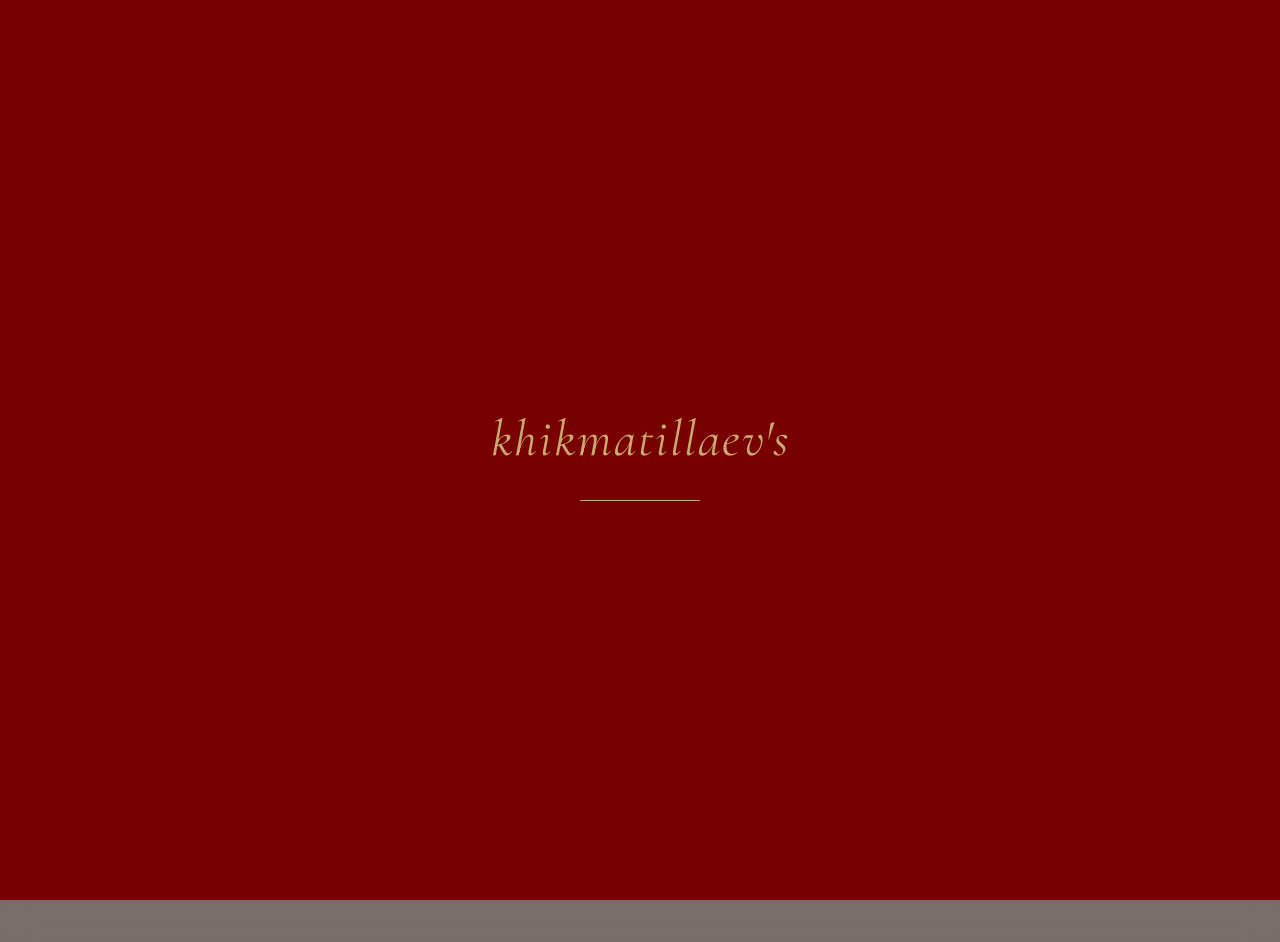
==== commit 085c4674: "add background video" ====
--- a/index.html
+++ b/index.html
@@ -21,6 +21,36 @@
 * { margin:0; padding:0; box-sizing:border-box; -webkit-tap-highlight-color:transparent; }
 body { background:var(--cream); color:var(--text); font-family:'Jost',sans-serif; min-height:100vh; line-height:1.6; overflow-x:hidden; }
 
+/* ── BACKGROUND VIDEO ── */
+#bg-video-wrap {
+  position:fixed;
+  inset:0;
+  z-index:0;
+  pointer-events:none;
+  overflow:hidden;
+}
+#bg-video {
+  width:100%;
+  height:100%;
+  object-fit:cover;
+  opacity:0;
+  transition:opacity 1.2s ease;
+}
+#bg-video.loaded { opacity:1; }
+#bg-video-overlay {
+  position:absolute;
+  inset:0;
+  background:rgba(30,0,0,0.72);
+  /* тёмный оверлей чтобы контент читался */
+}
+
+/* Весь контент поверх видео */
+header, .hero, .controls, .results-bar, .grid, footer,
+.modal-overlay, #admin-login-overlay, #admin-panel, #splash {
+  position:relative;
+  z-index:1;
+}
+
 /* SPLASH */
 #splash {
   position:fixed; inset:0; z-index:9999;
@@ -41,7 +71,10 @@
 /* HEADER */
 header {
   position:sticky; top:0; z-index:100;
-  background:var(--deep); border-bottom:1px solid rgba(201,169,110,.2);
+  background:rgba(120,0,0,0.82);
+  backdrop-filter:blur(12px);
+  -webkit-backdrop-filter:blur(12px);
+  border-bottom:1px solid rgba(201,169,110,.2);
   padding:16px 48px; display:flex; align-items:center; justify-content:center;
 }
 .logo {
@@ -51,9 +84,10 @@
 
 /* HERO */
 .hero {
-  background:linear-gradient(160deg, var(--darkest) 0%, var(--deep) 50%, var(--crimson) 100%);
+  background:transparent;
   padding:80px 24px 64px; text-align:center; position:relative; overflow:hidden;
 }
+/* тонкий паттерн поверх видео в hero */
 .hero::after {
   content:''; position:absolute; inset:0;
   background:url("data:image/svg+xml,%3Csvg width='60' height='60' viewBox='0 0 60 60' xmlns='http://www.w3.org/2000/svg'%3E%3Cg fill='none' fill-rule='evenodd'%3E%3Cg fill='%23c9a96e' fill-opacity='0.04'%3E%3Cpath d='M36 34v-4h-2v4h-4v2h4v4h2v-4h4v-2h-4zm0-30V0h-2v4h-4v2h4v4h2V6h4V4h-4zM6 34v-4H4v4H0v2h4v4h2v-4h4v-2H6zM6 4V0H4v4H0v2h4v4h2V6h4V4H6z'/%3E%3C/g%3E%3C/g%3E%3C/svg%3E");
@@ -63,6 +97,7 @@
   font-family:'Cormorant Garamond',serif; font-size:clamp(2.4rem,8vw,6.5rem);
   font-style:italic; color:#fff; font-weight:400; letter-spacing:2px;
   line-height:1; position:relative;
+  text-shadow:0 2px 32px rgba(0,0,0,.5);
 }
 .hero-title span { color:var(--gold); }
 .hero-sub {
@@ -73,27 +108,30 @@
 /* CONTROLS */
 .controls {
   padding:16px 20px; display:flex; gap:12px; flex-wrap:wrap; align-items:center;
-  background:var(--surface); border-bottom:1px solid var(--border);
+  background:rgba(20,0,0,0.28);
+  backdrop-filter:blur(14px);
+  -webkit-backdrop-filter:blur(14px);
+  border-bottom:1px solid rgba(201,169,110,0.18);
 }
 .search-wrap { position:relative; flex:1; min-width:140px; }
 .search-input {
-  width:100%; background:#fff; border:1px solid var(--border);
-  padding:10px 14px 10px 38px; color:var(--text); font-family:'Jost',sans-serif;
+  width:100%; background:rgba(255,255,255,0.14); border:1px solid rgba(201,169,110,0.35);
+  padding:10px 14px 10px 38px; color:#fff; font-family:'Jost',sans-serif;
   font-size:.88rem; outline:none; transition:border-color .2s; border-radius:0;
   -webkit-appearance:none;
 }
-.search-input:focus { border-color:var(--crimson); }
-.search-input::placeholder { color:var(--muted); }
-.search-icon { position:absolute; left:12px; top:50%; transform:translateY(-50%); color:var(--muted); pointer-events:none; }
+.search-input:focus { border-color:var(--gold); background:rgba(255,255,255,0.2); }
+.search-input::placeholder { color:rgba(232,213,176,0.6); }
+.search-icon { position:absolute; left:12px; top:50%; transform:translateY(-50%); color:rgba(201,169,110,0.7); pointer-events:none; }
 .filters { display:flex; gap:7px; flex-wrap:wrap; width:100%; }
 .filter-btn {
-  background:transparent; border:1px solid var(--border); padding:7px 13px;
-  color:var(--muted); font-family:'Jost',sans-serif; font-size:.7rem; font-weight:500;
+  background:rgba(255,255,255,0.08); border:1px solid rgba(201,169,110,0.3); padding:7px 13px;
+  color:rgba(232,213,176,0.8); font-family:'Jost',sans-serif; font-size:.7rem; font-weight:500;
   letter-spacing:1px; text-transform:uppercase; cursor:pointer; transition:all .2s; white-space:nowrap;
 }
 .filter-btn:hover,.filter-btn.active { background:var(--crimson); color:#fff; border-color:var(--crimson); }
 
-.results-bar { padding:10px 20px; font-size:.7rem; letter-spacing:1.5px; text-transform:uppercase; color:var(--muted); background:var(--cream); border-bottom:1px solid var(--border); }
+.results-bar { display:none; }
 
 /* GRID */
 .grid { padding:20px; display:grid; grid-template-columns:repeat(2,1fr); gap:16px; }
@@ -117,11 +155,16 @@
 .img-dot { width:5px; height:5px; border-radius:50%; background:rgba(255,255,255,.5); transition:background .3s; }
 .img-dot.active { background:#fff; }
 
-.card-body { padding:10px 0 0; }
-.card-cat { font-size:.58rem; color:var(--crimson); letter-spacing:2px; text-transform:uppercase; margin-bottom:3px; font-weight:500; }
-.card-name { font-family:'Cormorant Garamond',serif; font-size:1rem; font-weight:500; margin-bottom:3px; line-height:1.3; }
-.card-desc { font-size:.7rem; color:var(--muted); margin-bottom:8px; line-height:1.4; display:-webkit-box; -webkit-line-clamp:2; -webkit-box-orient:vertical; overflow:hidden; }
-.card-footer { display:flex; align-items:center; justify-content:space-between; gap:6px; flex-wrap:wrap; }
+.card-body {
+  padding:10px 0 0;
+  background:rgba(255,249,245,0.92);
+  backdrop-filter:blur(4px);
+  -webkit-backdrop-filter:blur(4px);
+}
+.card-cat { font-size:.58rem; color:var(--crimson); letter-spacing:2px; text-transform:uppercase; margin-bottom:3px; font-weight:500; padding:0 2px; }
+.card-name { font-family:'Cormorant Garamond',serif; font-size:1rem; font-weight:500; margin-bottom:3px; line-height:1.3; padding:0 2px; }
+.card-desc { font-size:.7rem; color:var(--muted); margin-bottom:8px; line-height:1.4; display:-webkit-box; -webkit-line-clamp:2; -webkit-box-orient:vertical; overflow:hidden; padding:0 2px; }
+.card-footer { display:flex; align-items:center; justify-content:space-between; gap:6px; flex-wrap:wrap; padding:0 2px 2px; }
 .card-price { font-family:'Cormorant Garamond',serif; font-size:.95rem; font-weight:600; color:var(--deep); white-space:nowrap; }
 .card-price span { font-family:'Jost',sans-serif; font-size:.6rem; color:var(--muted); font-weight:400; }
 .order-btn {
@@ -144,7 +187,6 @@
 }
 @keyframes slideUp { from{transform:translateY(40px);opacity:0} to{transform:translateY(0);opacity:1} }
 
-/* Gallery */
 .modal-gallery { position:relative; width:100%; aspect-ratio:1/1; background:#f0e8e0; overflow:hidden; touch-action:pan-y; }
 .gallery-track { display:flex; height:100%; transition:transform .35s ease; will-change:transform; }
 .gallery-slide { min-width:100%; height:100%; display:flex; align-items:center; justify-content:center; font-size:6rem; flex-shrink:0; }
@@ -191,8 +233,42 @@
 .modal-close:hover { background:rgba(0,0,0,.7); }
 
 /* FOOTER */
-footer { border-top:1px solid var(--border); padding:28px 20px; text-align:center; color:var(--muted); font-size:.73rem; letter-spacing:1px; background:var(--surface); }
-footer a { color:var(--crimson); text-decoration:none; }
+footer {
+  border-top:1px solid rgba(201,169,110,0.2); padding:40px 20px 32px;
+  text-align:center;
+  background:rgba(15,0,0,0.55);
+  backdrop-filter:blur(16px);
+  -webkit-backdrop-filter:blur(16px);
+}
+footer a { color:var(--gold-light); text-decoration:none; transition:color .2s; }
+footer a:hover { color:var(--gold); }
+.footer-title {
+  font-family:'Cormorant Garamond',serif; font-size:1.35rem; font-style:italic;
+  color:var(--gold); letter-spacing:1px; margin-bottom:6px;
+}
+.footer-sub {
+  font-size:.62rem; letter-spacing:3px; text-transform:uppercase;
+  color:rgba(232,213,176,0.45); margin-bottom:28px; font-weight:300;
+}
+.footer-contacts { display:flex; flex-direction:column; gap:14px; align-items:center; margin-bottom:28px; }
+.footer-contact-item {
+  display:flex; align-items:center; gap:11px;
+  color:rgba(232,213,176,0.85); font-size:.82rem; text-decoration:none;
+  transition:color .2s;
+}
+.footer-contact-item:hover { color:var(--gold); }
+.footer-contact-icon {
+  width:36px; height:36px; border-radius:50%;
+  border:1px solid rgba(201,169,110,0.35);
+  display:flex; align-items:center; justify-content:center;
+  flex-shrink:0; transition:border-color .2s, background .2s;
+}
+.footer-contact-item:hover .footer-contact-icon {
+  border-color:var(--gold); background:rgba(201,169,110,0.12);
+}
+.footer-contact-icon svg { width:16px; height:16px; fill:currentColor; }
+.footer-divider { width:48px; height:1px; background:rgba(201,169,110,0.25); margin:0 auto 20px; }
+.footer-copy { font-size:.65rem; letter-spacing:1px; color:rgba(201,169,110,0.35); }
 
 /* ── ADMIN ── */
 #admin-login-overlay {
@@ -285,7 +361,6 @@
   header { padding:18px 48px; }
   .controls { padding:22px 48px; }
   .controls .filters { width:auto; }
-  .results-bar { padding:12px 48px; }
   .grid { padding:36px 48px; grid-template-columns:repeat(auto-fill,minmax(220px,1fr)); gap:28px; }
   .card-img { font-size:5rem; }
   .card-img .ep { font-size:5rem; }
@@ -293,7 +368,8 @@
   .modal-gallery { aspect-ratio:4/3; }
   .modal-name { font-size:2rem; }
   .modal-body { padding:26px 30px 34px; }
-  footer { padding:34px 48px; }
+  footer { padding:52px 48px 36px; }
+  .footer-contacts { flex-direction:row; justify-content:center; gap:32px; }
   .admin-body { padding:28px 32px; }
   .admin-stats { grid-template-columns:repeat(4,1fr); }
   .form-grid { grid-template-columns:1fr 1fr; }
@@ -304,6 +380,28 @@
 </style>
 </head>
 <body>
+
+<!-- ══════════════════════════════════════════
+     ФОНОВОЕ ВИДЕО
+     ▸ Замените src на путь к вашему файлу:
+       • рядом с HTML → src="video.mp4"
+       • в папке      → src="assets/video.mp4"
+       • онлайн URL   → src="https://…/video.mp4"
+════════════════════════════════════════════ -->
+<div id="bg-video-wrap">
+  <video
+    id="bg-video"
+    autoplay
+    muted
+    loop
+    playsinline
+    preload="auto"
+    oncanplay="this.classList.add('loaded')"
+  >
+    <source src="C:\Users\Admin\Desktop\WestClothes\IMG_3296.MP4" type="video/mp4">
+  </video>
+  <div id="bg-video-overlay"></div>
+</div>
 
 <div id="splash">
   <div class="splash-brand">khikmatillaev's</div>
@@ -331,7 +429,39 @@
 <div class="grid" id="grid"></div>
 
 <footer>
-  <p>© 2025 khikmatillaev's — <a href="https://t.me/data_n0thing" target="_blank">@data_n0thing</a></p>
+  <div class="footer-title">khikmatillaev's</div>
+  <div class="footer-sub">Contact us</div>
+
+  <div class="footer-contacts">
+
+    <a class="footer-contact-item" href="https://t.me/data_n0thing" target="_blank">
+      <div class="footer-contact-icon">
+        <!-- Telegram -->
+        <svg viewBox="0 0 24 24" xmlns="http://www.w3.org/2000/svg"><path d="M11.944 0A12 12 0 0 0 0 12a12 12 0 0 0 12 12 12 12 0 0 0 12-12A12 12 0 0 0 12 0a12 12 0 0 0-.056 0zm4.962 7.224c.1-.002.321.023.465.14a.506.506 0 0 1 .171.325c.016.093.036.306.02.472-.18 1.898-.962 6.502-1.36 8.627-.168.9-.499 1.201-.82 1.23-.696.065-1.225-.46-1.9-.902-1.056-.693-1.653-1.124-2.678-1.8-1.185-.78-.417-1.21.258-1.91.177-.184 3.247-2.977 3.307-3.23.007-.032.014-.15-.056-.212s-.174-.041-.249-.024c-.106.024-1.793 1.14-5.061 3.345-.48.33-.913.49-1.302.48-.428-.008-1.252-.241-1.865-.44-.752-.245-1.349-.374-1.297-.789.027-.216.325-.437.893-.663 3.498-1.524 5.83-2.529 6.998-3.014 3.332-1.386 4.025-1.627 4.476-1.635z"/></svg>
+      </div>
+      Telegram канал · @data_n0thing
+    </a>
+
+    <a class="footer-contact-item" href="tel:+998901234567">
+      <div class="footer-contact-icon">
+        <!-- Phone -->
+        <svg viewBox="0 0 24 24" xmlns="http://www.w3.org/2000/svg"><path d="M6.62 10.79c1.44 2.83 3.76 5.14 6.59 6.59l2.2-2.2c.27-.27.67-.36 1.02-.24 1.12.37 2.33.57 3.57.57.55 0 1 .45 1 1V20c0 .55-.45 1-1 1-9.39 0-17-7.61-17-17 0-.55.45-1 1-1h3.5c.55 0 1 .45 1 1 0 1.25.2 2.45.57 3.57.11.35.03.74-.25 1.02l-2.2 2.2z"/></svg>
+      </div>
+      +998 90 123 45 67
+    </a>
+
+    <a class="footer-contact-item" href="https://instagram.com/khikmatillaevs" target="_blank">
+      <div class="footer-contact-icon">
+        <!-- Instagram -->
+        <svg viewBox="0 0 24 24" xmlns="http://www.w3.org/2000/svg"><path d="M12 2.163c3.204 0 3.584.012 4.85.07 3.252.148 4.771 1.691 4.919 4.919.058 1.265.069 1.645.069 4.849 0 3.205-.012 3.584-.069 4.849-.149 3.225-1.664 4.771-4.919 4.919-1.266.058-1.644.07-4.85.07-3.204 0-3.584-.012-4.849-.07-3.26-.149-4.771-1.699-4.919-4.92-.058-1.265-.07-1.644-.07-4.849 0-3.204.013-3.583.07-4.849.149-3.227 1.664-4.771 4.919-4.919 1.266-.057 1.645-.069 4.849-.069zM12 0C8.741 0 8.333.014 7.053.072 2.695.272.273 2.69.073 7.052.014 8.333 0 8.741 0 12c0 3.259.014 3.668.072 4.948.2 4.358 2.618 6.78 6.98 6.98C8.333 23.986 8.741 24 12 24c3.259 0 3.668-.014 4.948-.072 4.354-.2 6.782-2.618 6.979-6.98.059-1.28.073-1.689.073-4.948 0-3.259-.014-3.667-.072-4.947-.196-4.354-2.617-6.78-6.979-6.98C15.668.014 15.259 0 12 0zm0 5.838a6.162 6.162 0 1 0 0 12.324 6.162 6.162 0 0 0 0-12.324zM12 16a4 4 0 1 1 0-8 4 4 0 0 1 0 8zm6.406-11.845a1.44 1.44 0 1 0 0 2.881 1.44 1.44 0 0 0 0-2.881z"/></svg>
+      </div>
+      @khikmatillaevs
+    </a>
+
+  </div>
+
+  <div class="footer-divider"></div>
+  <div class="footer-copy">© 2025 khikmatillaev's · Ташкент</div>
 </footer>
 
 <!-- PRODUCT MODAL -->
@@ -462,7 +592,7 @@
 
 <script>
 const TG = 'data_n0thing';
-const ADMIN_PASS = 'urban2025';
+const ADMIN_PASS = 'admin';
 const DB_KEY = 'khikmatillaevs_v2';
 const SIZES = ['XS','S','M','L','XL','XXL'];
 
@@ -498,7 +628,7 @@
 function setFilter(cat){ activeFilter=cat; buildFilters(); renderProducts(); }
 
 // ── CARD CAROUSEL ──
-const carouselMap = new Map(); // cardImgEl → intervalId
+const carouselMap = new Map();
 
 function startCarousel(el, id){
   if(carouselMap.has(el)) return;
@@ -512,7 +642,6 @@
   function showIdx(i){
     idx=(i+imgs.length)%imgs.length;
     const src=imgs[idx];
-    // remove old media
     el.querySelectorAll('img,.ep').forEach(n=>n.remove());
     if(isUrl(src)){
       const img=document.createElement('img');
@@ -604,7 +733,6 @@
 }
 function galleryNav(dir){ gShow(gIdx+dir); }
 
-// touch swipe
 let touchX=0;
 document.getElementById('modal-gallery').addEventListener('touchstart',e=>{touchX=e.touches[0].clientX;},{passive:true});
 document.getElementById('modal-gallery').addEventListener('touchend',e=>{
@@ -804,11 +932,9 @@
 renderProducts();
 setTimeout(()=>document.getElementById('splash').classList.add('hide'),2000);
 
-// Admin route: /admin path or #admin hash (for local file testing)
 function checkAdminRoute(){
   const path = window.location.pathname;
   const hash = window.location.hash;
-
   if (
     path.endsWith('/admin') ||
     path.endsWith('/admin/') ||
